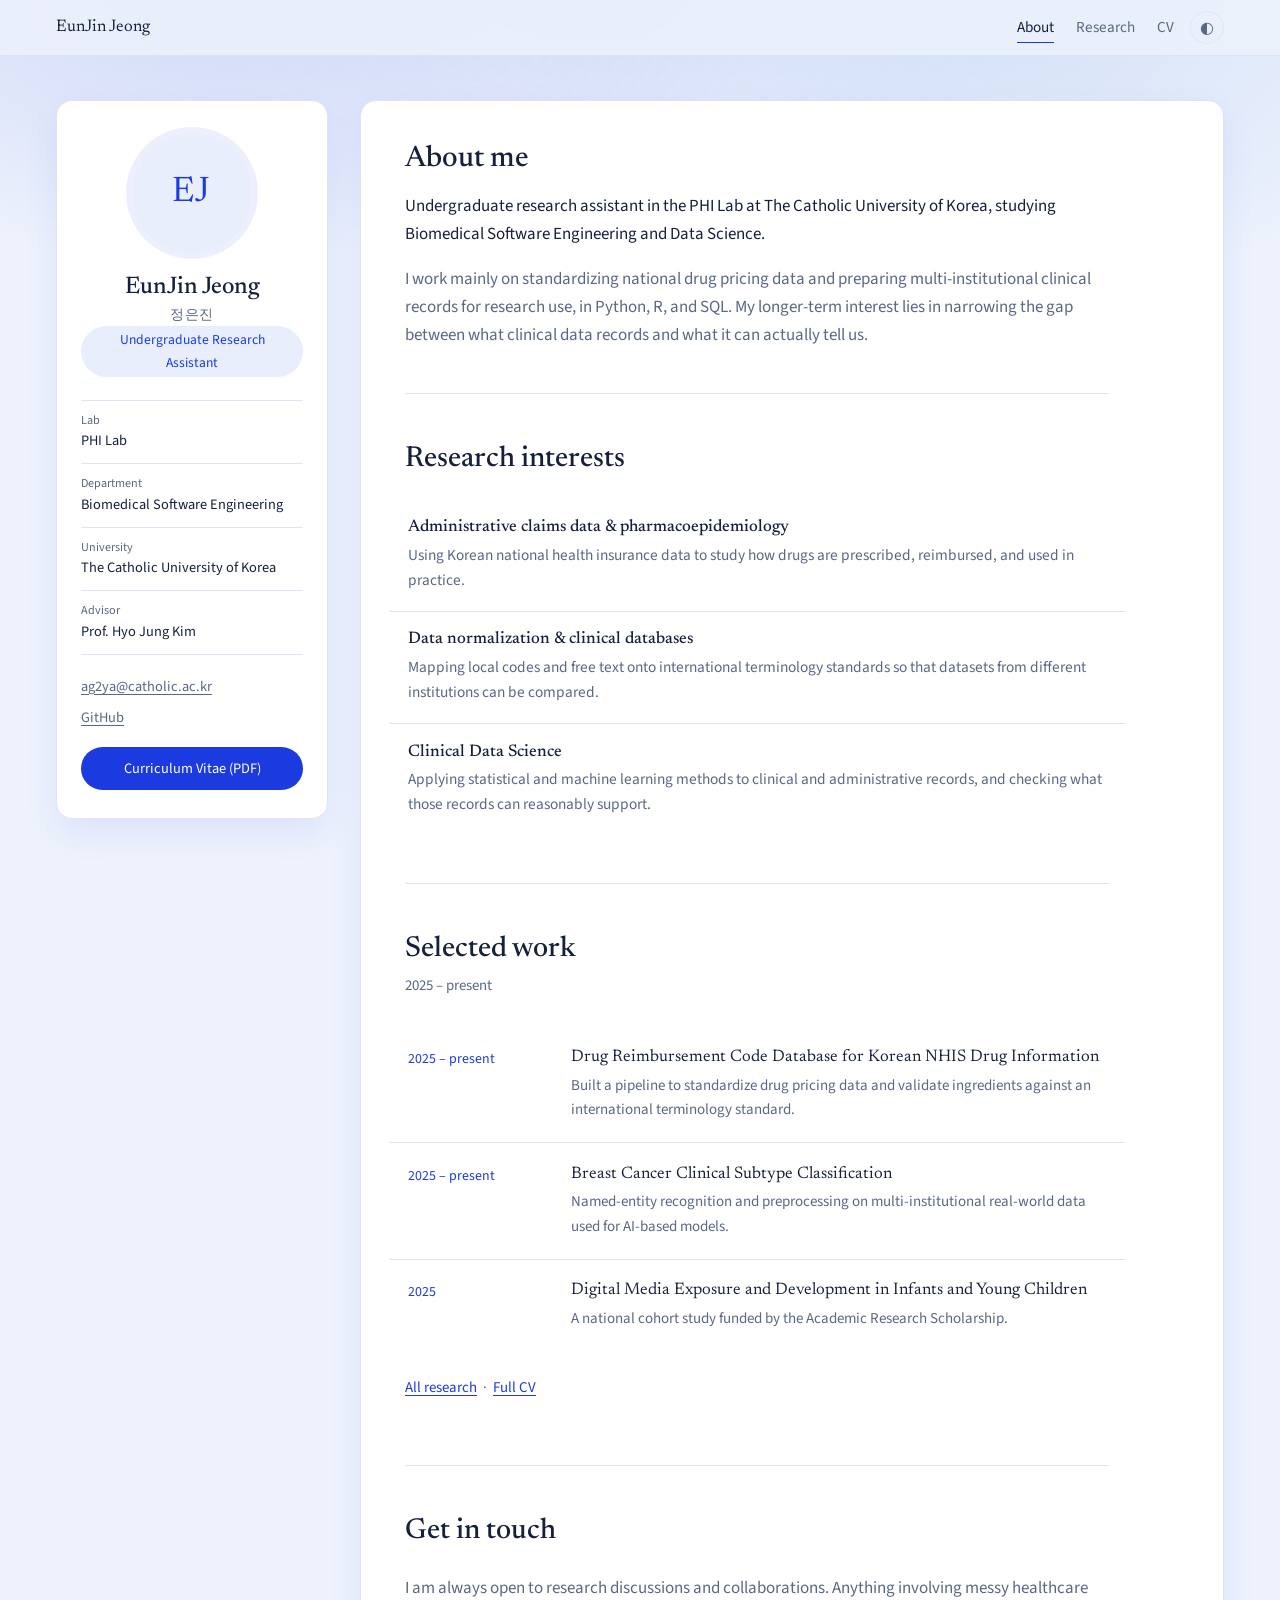
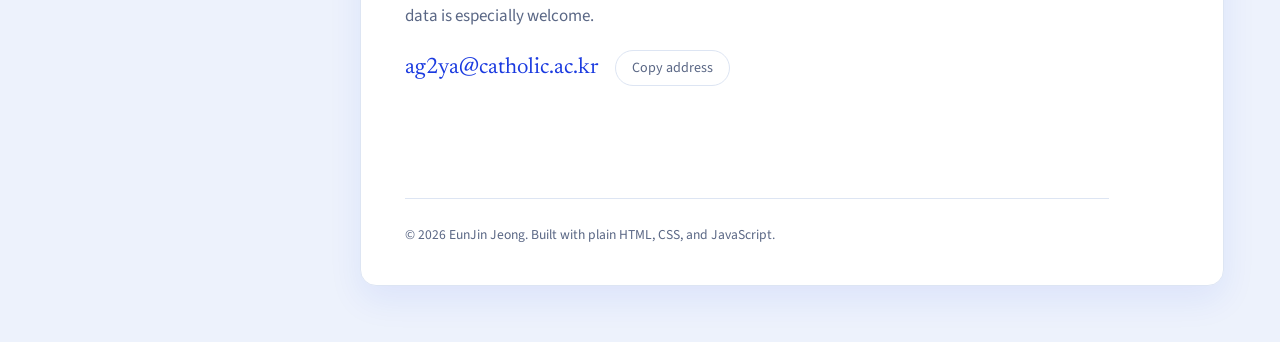
==== index.html @ 2f97b55c "Add files via upload" ====
<!DOCTYPE html>
<html lang="en">
<head>
<meta charset="UTF-8">
<meta name="viewport" content="width=device-width, initial-scale=1">
<title>EunJin Jeong &mdash; Biomedical Data Science</title>
<meta name="description" content="EunJin Jeong, undergraduate research assistant at PHI Lab, The Catholic University of Korea. Administrative claims data, pharmacoepidemiology, clinical data normalization.">
<link rel="preconnect" href="https://fonts.googleapis.com">
<link rel="preconnect" href="https://fonts.gstatic.com" crossorigin>
<link href="https://fonts.googleapis.com/css2?family=Newsreader:opsz,wght@6..72,400;6..72,500;6..72,600&family=Source+Sans+3:wght@400;500;600&display=swap" rel="stylesheet">
<link rel="stylesheet" href="style.css">
</head>
<body>

<a class="skip" href="#main">Skip to content</a>

<header class="masthead">
  <div class="masthead__inner">
    <a class="masthead__name" href="index.html">EunJin Jeong</a>

    <nav class="nav" id="nav" aria-label="Site">
      <ul>
        <li><a href="index.html">About</a></li>
        <li><a href="research.html">Research</a></li>
        <li><a href="cv.html">CV</a></li>
      </ul>
    </nav>

    <div class="masthead__tools">
      <button class="icon-btn" id="themeToggle" type="button" aria-label="Switch to dark theme">
        <span aria-hidden="true" id="themeIcon">&#9686;</span>
      </button>
      <button class="icon-btn nav-toggle" id="navToggle" type="button"
              aria-expanded="false" aria-controls="nav" aria-label="Open menu">
        <span class="nav-toggle__bars" aria-hidden="true"></span>
      </button>
    </div>
  </div>
</header>

<div class="shell">

  <!-- ===== author profile (academicpages sidebar) ===== -->
  <aside class="sidebar">
    <div class="sidebar__sticky">
      <!-- images/profile.jpg 를 넣고 style.css 의 .avatar 주석을 해제하세요 -->
      <div class="avatar" aria-hidden="true">EJ</div>

      <h1 class="sidebar__name">EunJin Jeong<span class="sidebar__hangul">&#51221;&#51008;&#51652;</span></h1>
      <p class="sidebar__role">Undergraduate Research Assistant</p>

      <ul class="sidebar__meta">
        <li><span class="k">Lab</span>PHI Lab</li>
        <li><span class="k">Department</span>Biomedical Software Engineering</li>
        <li><span class="k">University</span>The Catholic University of Korea</li>
        <li><span class="k">Advisor</span>Prof. Hyo Jung Kim</li>
      </ul>

      <ul class="sidebar__links">
        <li><a href="mailto:ag2ya@catholic.ac.kr">ag2ya@catholic.ac.kr</a></li>
        <li><a href="https://github.com/ag2ya-sketch">GitHub</a></li>
        <!-- 실제 주소가 생기면 주석을 해제하세요
        <li><a href="https://linkedin.com/in/USERNAME">LinkedIn</a></li>
        <li><a href="https://scholar.google.com/citations?user=ID">Google Scholar</a></li>
        <li><a href="https://orcid.org/0000-0000-0000-0000">ORCID</a></li>
        -->
        <li><a href="files/CV_Eun_Jin_Jeong.pdf">Curriculum Vitae (PDF)</a></li>
      </ul>
    </div>
  </aside>

  <main class="main" id="main">
    <!-- ===== intro ===== -->
    <section class="intro">
      <h2 class="intro__title">About me</h2>
      <p class="intro__lede">
        Undergraduate research assistant in the PHI Lab at The Catholic University
        of Korea, studying Biomedical Software Engineering and Data Science.
      </p>
      <p class="intro__body">
        I work mainly on standardizing national drug pricing data and preparing
        multi-institutional clinical records for research use, in Python, R, and SQL.
        My longer-term interest lies in narrowing the gap between what clinical data
        records and what it can actually tell us.
      </p>
    </section>

    <!-- ===== research interests ===== -->
    <section class="section">
      <h2 class="section__title">Research interests</h2>

      <ul class="topics">
        <li class="topic">
          <h3 class="topic__name">Administrative claims data &amp; pharmacoepidemiology</h3>
          <p class="topic__note">
            Using Korean national health insurance data to study how drugs are
            prescribed, reimbursed, and used in practice.
          </p>
        </li>
        <li class="topic">
          <h3 class="topic__name">Data normalization &amp; clinical databases</h3>
          <p class="topic__note">
            Mapping local codes and free text onto international terminology
            standards so that datasets from different institutions can be compared.
          </p>
        </li>
        <li class="topic">
          <h3 class="topic__name">Clinical Data Science</h3>
          <p class="topic__note">
            Applying statistical and machine learning methods to clinical and
            administrative records, and checking what those records can reasonably
            support.
          </p>
        </li>
      </ul>
    </section>

    <!-- ===== selected work ===== -->
    <section class="section">
      <h2 class="section__title">Selected work</h2>
      <p class="section__sub">2025 &ndash; present</p>

      <ul class="worklist">
        <li>
          <a class="work" href="research.html">
            <span class="work__date">2025 &ndash; present</span>
            <span class="work__body">
              <span class="work__title">
                Drug Reimbursement Code Database for Korean NHIS Drug Information
              </span>
              <span class="work__note">
                Built a pipeline to standardize drug pricing data and validate
                ingredients against an international terminology standard.
              </span>
            </span>
          </a>
        </li>
        <li>
          <a class="work" href="research.html">
            <span class="work__date">2025 &ndash; present</span>
            <span class="work__body">
              <span class="work__title">Breast Cancer Clinical Subtype Classification</span>
              <span class="work__note">
                Named-entity recognition and preprocessing on multi-institutional
                real-world data used for AI-based models.
              </span>
            </span>
          </a>
        </li>
        <li>
          <a class="work" href="cv.html">
            <span class="work__date">2025</span>
            <span class="work__body">
              <span class="work__title">
                Digital Media Exposure and Development in Infants and Young Children
              </span>
              <span class="work__note">
                A national cohort study funded by the Academic Research Scholarship.
              </span>
            </span>
          </a>
        </li>
      </ul>

      <p class="more"><a href="research.html">All research</a> &nbsp;&middot;&nbsp; <a href="cv.html">Full CV</a></p>
    </section>

    <!-- ===== contact ===== -->
    <section class="section">
      <h2 class="section__title">Get in touch</h2>
      <p class="prose">
        I am always open to research discussions and collaborations.
        Anything involving messy healthcare data is especially welcome.
      </p>

      <div class="contact">
        <a class="contact__mail" href="mailto:ag2ya@catholic.ac.kr">ag2ya@catholic.ac.kr</a>
        <button class="btn" id="copyMail" type="button" data-mail="ag2ya@catholic.ac.kr">Copy address</button>
      </div>
      <p class="note" id="copyStatus" role="status"></p>

      <!-- 전화번호는 스팸/개인정보 위험 때문에 빼두었습니다.
      <p class="note">+82 10-6612-8392</p>
      -->
    </section>

    <footer class="footer">
      <p>&copy; <span id="year">2026</span> EunJin Jeong. Built with plain HTML, CSS, and JavaScript.</p>
    </footer>

  </main>
</div>

<script src="script.js"></script>
</body>
</html>
---- style.css ----
/* =========================================================
   EunJin Jeong — personal homepage
   Structure : academicpages (masthead nav + author sidebar + content)
   Mood      : Wix "Resume (Simple)" — quiet, spacious, numbered sections
   ========================================================= */

:root {
  --paper:     #FFFFFF;
  --soft:      #EDF2FC;
  --ink:       #16203A;
  --muted:     #5A6785;
  --rule:      #DDE5F3;
  --accent:    #1B3BE0;
  --accent-bg: #E9EEFD;
  --shadow:    0 14px 34px rgba(27, 59, 224, .08);

  --serif: "Newsreader", Georgia, "Noto Serif KR", serif;
  --sans:  "Source Sans 3", -apple-system, "Pretendard",
           "Apple SD Gothic Neo", "Malgun Gothic", sans-serif;

  --sidebar-w:   17rem;
  --content-max: 44rem;
  --masthead-h:  3.5rem;
}

html[data-theme="dark"] {
  --paper:     #151D31;
  --soft:      #0C1120;
  --ink:       #E4E9F5;
  --muted:     #94A1C0;
  --rule:      #232E48;
  --accent:    #8CA6FF;
  --accent-bg: #1D2745;
  --shadow:    0 14px 34px rgba(0, 0, 0, .35);
}

/* ---------- base ---------- */
*, *::before, *::after { box-sizing: border-box; }

body {
  margin: 0;
  background: var(--soft);
  color: var(--ink);
  font-family: var(--sans);
  font-size: 1.0625rem;
  line-height: 1.65;
  -webkit-font-smoothing: antialiased;
}

/* 페이지 위쪽에 깔리는 옅은 푸른 번짐 — 장식용, 클릭은 통과시킵니다 */
body::before {
  content: "";
  position: fixed; inset: 0 0 auto 0; height: 60vh;
  z-index: -1; pointer-events: none;
  background:
    radial-gradient(60% 70% at 18% 0%,  rgba(27, 59, 224, .13), transparent 70%),
    radial-gradient(55% 65% at 78% 6%,  rgba(96, 150, 232, .16), transparent 72%),
    radial-gradient(45% 55% at 50% 0%,  rgba(27, 59, 224, .06), transparent 70%);
}
html[data-theme="dark"] body::before {
  background:
    radial-gradient(60% 70% at 18% 0%, rgba(90, 125, 255, .18), transparent 70%),
    radial-gradient(55% 65% at 78% 6%, rgba(60, 95, 200, .16), transparent 72%);
}

h1, h2, h3, h4 { font-family: var(--serif); font-weight: 500; line-height: 1.22; margin: 0; }
p { margin: 0 0 1rem; }
ul, ol { margin: 0; padding: 0; list-style: none; }
a { color: inherit; text-decoration: none; }
.prose a, .sidebar__links a { text-decoration: underline; text-underline-offset: 3px; }

:focus-visible { outline: 2px solid var(--accent); outline-offset: 3px; border-radius: 2px; }

.skip {
  position: absolute; left: -999px; top: 0; z-index: 99;
  background: var(--accent); color: #fff; padding: .6rem 1rem;
}
.skip:focus { left: 0; }

/* ---------- masthead ---------- */
.masthead {
  position: sticky; top: 0; z-index: 40;
  height: var(--masthead-h);
  background: color-mix(in srgb, var(--soft) 82%, transparent);
  backdrop-filter: blur(8px);
  border-bottom: 1px solid var(--rule);
}
.masthead__inner {
  max-width: 76rem; height: 100%; margin: 0 auto; padding: 0 1.5rem;
  display: flex; align-items: center; gap: 1rem;
}
.masthead__name { font-family: var(--serif); font-size: 1.05rem; margin-right: auto; }

.nav ul { display: flex; gap: 1.4rem; }
.nav a {
  font-size: .95rem; color: var(--muted);
  padding: .2rem 0; border-bottom: 1px solid transparent;
  transition: color .15s ease, border-color .15s ease;
}
.nav a:hover { color: var(--ink); }
.nav a.is-active { color: var(--ink); border-bottom-color: var(--accent); }

.masthead__tools { display: flex; align-items: center; gap: .4rem; }
.icon-btn {
  width: 2.1rem; height: 2.1rem; display: grid; place-items: center;
  background: none; border: 1px solid var(--rule); border-radius: 50%;
  color: var(--muted); font-size: 1rem; font-family: inherit; cursor: pointer;
  transition: color .15s ease, border-color .15s ease;
}
.icon-btn:hover { color: var(--ink); border-color: var(--ink); }
.nav-toggle { display: none; border-radius: 4px; }
.nav-toggle__bars,
.nav-toggle__bars::before,
.nav-toggle__bars::after { content: ""; display: block; width: 1rem; height: 1.5px; background: currentColor; }
.nav-toggle__bars { position: relative; }
.nav-toggle__bars::before { position: absolute; top: -5px; }
.nav-toggle__bars::after  { position: absolute; top: 5px; }

/* ---------- shell ---------- */
.shell {
  max-width: 76rem; margin: 0 auto; padding: 2.75rem 1.5rem 3.5rem;
  display: grid; grid-template-columns: var(--sidebar-w) minmax(0, 1fr);
  gap: 2rem; align-items: start;
}

/* ---------- author card ---------- */
.sidebar__sticky {
  position: sticky; top: calc(var(--masthead-h) + 1.75rem);
  background: var(--paper);
  border: 1px solid var(--rule);
  border-radius: 16px;
  box-shadow: var(--shadow);
  padding: 2rem 1.5rem 1.75rem;
  text-align: center;
}

.avatar {
  width: 7.5rem; height: 7.5rem; border-radius: 50%;
  background: var(--accent-bg) center/cover no-repeat;
  color: var(--accent);
  display: grid; place-items: center;
  font-family: var(--serif); font-size: 2.2rem; letter-spacing: .04em;
  margin: 0 auto 1.25rem;
  box-shadow: 0 0 0 6px color-mix(in srgb, var(--accent) 8%, transparent);
  /* 사진 사용 시: background-image:url("images/profile.jpg"); color:transparent; */
}

.sidebar__name { font-size: 1.5rem; margin-bottom: .15rem; }
.sidebar__hangul {
  display: block; font-family: var(--sans); font-size: .9rem; font-weight: 400;
  color: var(--muted); letter-spacing: .04em; margin-top: .25rem;
}
.sidebar__role {
  display: inline-block;
  color: var(--accent); font-size: .85rem;
  background: var(--accent-bg); border-radius: 100px;
  padding: .2rem .8rem; margin-bottom: 1.4rem;
}

.sidebar__meta { border-top: 1px solid var(--rule); text-align: left; }
.sidebar__meta li {
  padding: .7rem 0; border-bottom: 1px solid var(--rule);
  font-size: .9rem; line-height: 1.45;
}
.sidebar__meta .k {
  display: block; color: var(--muted); font-size: .76rem; margin-bottom: .1rem;
}

.sidebar__links { margin-top: 1.25rem; font-size: .9rem; text-align: left; }
.sidebar__links li { margin-bottom: .45rem; }
.sidebar__links a { color: var(--muted); }
.sidebar__links a:hover { color: var(--accent); }

/* 마지막 링크(CV PDF)는 버튼처럼 */
.sidebar__links li:last-child { margin: 1.1rem 0 0; }
.sidebar__links li:last-child a {
  display: block; text-align: center; text-decoration: none;
  background: var(--accent); color: #fff;
  border-radius: 100px; padding: .6rem 1rem;
  font-size: .9rem;
  transition: filter .15s ease;
}
.sidebar__links li:last-child a:hover { filter: brightness(1.12); color: #fff; }

/* ---------- content card ---------- */
.main {
  background: var(--paper);
  border: 1px solid var(--rule);
  border-radius: 16px;
  box-shadow: var(--shadow);
  padding: 2.5rem 2.75rem 1rem;
}

/* ---------- page header ---------- */
.page-head { max-width: var(--content-max); padding-bottom: 2.25rem; }
.page-head__title { font-size: 1.85rem; letter-spacing: -.01em; margin-bottom: .8rem; }
.page-head__lede { color: var(--muted); font-size: 1rem; max-width: 38rem; margin: 0; }

/* ---------- intro (front page) ---------- */
.intro { max-width: var(--content-max); padding-bottom: 2.75rem; }
.intro__title { font-size: 1.85rem; margin-bottom: 1rem; }
.intro__lede { font-size: 1.06rem; margin-bottom: 1rem; }
.intro__body { color: var(--muted); margin: 0; }

/* ---------- research interests ---------- */
.topics { margin-top: 1.4rem; }
.topic {
  padding: 1.1rem 1rem 1.1rem 1.2rem;
  margin: 0 -1rem;
  border-top: 1px solid var(--rule);
  box-shadow: inset 0 0 0 0 var(--accent);
  transition: background .18s ease, box-shadow .18s ease;
}
.topic:first-child { border-top: 0; }
.topic__name { font-size: 1.05rem; margin-bottom: .3rem; }
.topic__note { color: var(--muted); font-size: .96rem; margin: 0; }

.topic:hover {
  background: var(--accent-bg);
  box-shadow: inset 3px 0 0 0 var(--accent);
}

/* ---------- selected work (linked rows) ---------- */
.worklist { margin-top: 1.4rem; }
.work {
  display: grid; grid-template-columns: 9rem minmax(0, 1fr); gap: 1.2rem;
  padding: 1.2rem 1rem 1.2rem 1.2rem;
  margin: 0 -1rem;
  border-top: 1px solid var(--rule);
  box-shadow: inset 0 0 0 0 var(--accent);
  transition: background .18s ease, box-shadow .18s ease;
}
.worklist li:first-child .work { border-top: 0; }
.work__date { color: var(--accent); font-size: .87rem; padding-top: .15rem; }
.work__body { display: block; }
.work__title {
  display: block; font-family: var(--serif); font-size: 1.05rem;
  line-height: 1.35; margin-bottom: .3rem;
}
.work__note { display: block; color: var(--muted); font-size: .94rem; }

.work:hover, .work:focus-visible {
  background: var(--accent-bg);
  box-shadow: inset 3px 0 0 0 var(--accent);
}
.work:hover .work__title { color: var(--accent); }

.more { margin-top: 1.6rem; color: var(--muted); font-size: .93rem; }
.more a { color: var(--accent); text-decoration: underline; text-underline-offset: 3px; }

/* ---------- sections ---------- */
.section { max-width: var(--content-max); padding: 3rem 0; border-top: 1px solid var(--rule); }
.section:first-of-type { border-top: 0; }
.section__num { font-family: var(--serif); font-size: .95rem; color: var(--accent); margin-bottom: .35rem; }
.section__title { font-size: 1.8rem; margin-bottom: .4rem; }
.section__sub { color: var(--muted); font-size: .93rem; margin-bottom: 1.8rem; }
.section__title + .prose,
.section__title + .entries,
.section__title + .timeline { margin-top: 1.6rem; }

.prose { color: var(--muted); }
.prose p:last-child { margin-bottom: 0; }

/* ---------- entries ---------- */
.entries { counter-reset: entry; }
.entry {
  padding: 1.4rem 1rem 1.4rem 2.6rem;
  margin: 0 -1rem;
  border-top: 1px solid var(--rule);
  position: relative; counter-increment: entry;
  box-shadow: inset 0 0 0 0 var(--accent);
  transition: background .18s ease, box-shadow .18s ease;
}
.entry:first-child { border-top: 0; }
.entry::before {
  content: counter(entry, decimal-leading-zero);
  position: absolute; left: 1rem; top: 1.55rem;
  font-family: var(--serif); font-size: .82rem; color: var(--accent);
}
.entry:hover {
  background: var(--accent-bg);
  box-shadow: inset 3px 0 0 0 var(--accent);
}
.entry__title { font-size: 1.12rem; line-height: 1.35; margin-bottom: .45rem; }
.entry__meta  { color: var(--accent); font-size: .88rem; margin-bottom: .4rem; }
.entry__body  { color: var(--muted); font-size: .98rem; margin-bottom: .8rem; }
.entry__body:last-child { margin-bottom: 0; }

.tags { display: flex; flex-wrap: wrap; gap: .4rem; }
.tags li {
  font-size: .8rem; color: var(--muted);
  border: 1px solid var(--rule); border-radius: 100px; padding: .15rem .65rem;
}

/* ---------- timeline ---------- */
.tl {
  display: grid; grid-template-columns: 10.5rem minmax(0, 1fr); gap: 1.2rem;
  padding: 1.3rem 1rem 1.3rem 1.2rem;
  margin: 0 -1rem;
  border-top: 1px solid var(--rule);
  box-shadow: inset 0 0 0 0 var(--accent);
  transition: background .18s ease, box-shadow .18s ease;
}
.tl:first-child { border-top: 0; }
.tl:hover {
  background: var(--accent-bg);
  box-shadow: inset 3px 0 0 0 var(--accent);
}
.tl__date { color: var(--accent); font-size: .88rem; margin: .2rem 0 0; }
.tl__title { font-size: 1.06rem; margin-bottom: .35rem; }
.tl__body p { color: var(--muted); font-size: .96rem; margin: 0 0 .35rem; }
.tl__body p:last-child { margin-bottom: 0; }

/* ---------- cards ---------- */
.grid {
  margin-top: 2rem; display: grid;
  grid-template-columns: repeat(auto-fit, minmax(15rem, 1fr));
  gap: 1px; background: var(--rule); border: 1px solid var(--rule);
  max-width: var(--content-max);
}
.card { background: var(--paper); padding: 1.4rem; }
.card__title { font-size: 1rem; margin-bottom: .7rem; }
.plain li { color: var(--muted); font-size: .93rem; padding: .2rem 0; }

/* ---------- contact ---------- */
.contact { display: flex; flex-wrap: wrap; align-items: center; gap: 1rem; margin-top: 1.2rem; }
.contact__mail { font-family: var(--serif); font-size: 1.4rem; color: var(--accent); }
.contact__mail:hover { text-decoration: underline; text-underline-offset: 4px; }
.btn {
  font-family: inherit; font-size: .88rem; padding: .45rem 1rem;
  background: none; color: var(--muted);
  border: 1px solid var(--rule); border-radius: 100px; cursor: pointer;
  transition: color .15s ease, border-color .15s ease;
}
.btn:hover { color: var(--ink); border-color: var(--ink); }
.note { color: var(--muted); font-size: .88rem; margin-top: .9rem; min-height: 1.2em; }

.footer {
  border-top: 1px solid var(--rule); margin-top: 1rem;
  padding: 1.6rem 0 1.4rem; color: var(--muted); font-size: .85rem;
  max-width: var(--content-max);
}
.footer p { margin: 0; }

/* ---------- one reveal on load ---------- */
.page-head > *, .intro > * { animation: rise .6s cubic-bezier(.2,.7,.3,1) backwards; }
.page-head > *:nth-child(2), .intro > *:nth-child(2) { animation-delay: .06s; }
.page-head > *:nth-child(3), .intro > *:nth-child(3) { animation-delay: .12s; }
@keyframes rise { from { opacity: 0; transform: translateY(10px); } to { opacity: 1; transform: none; } }

/* ---------- responsive ---------- */
@media (max-width: 900px) {
  .nav {
    position: absolute; top: var(--masthead-h); left: 0; right: 0;
    background: var(--paper); border-bottom: 1px solid var(--rule);
    display: none; padding: .5rem 1.5rem 1rem;
  }
  .nav.is-open { display: block; }
  .nav ul { flex-direction: column; gap: 0; }
  .nav a { display: block; padding: .7rem 0; border-bottom: 1px solid var(--rule); }
  .nav-toggle { display: grid; }

  .shell { grid-template-columns: minmax(0, 1fr); gap: 1.25rem; padding: 1.5rem 1rem 2.5rem; }
  .sidebar__sticky { position: static; padding: 1.75rem 1.25rem 1.5rem; }
  .main { padding: 1.75rem 1.25rem .5rem; }
  .avatar { width: 6rem; height: 6rem; font-size: 1.8rem; }
  .sidebar__meta, .sidebar__links { max-width: none; }

  .tl, .work { grid-template-columns: minmax(0, 1fr); gap: .35rem; }
  .section { padding: 2.5rem 0; }
  .topic, .work, .entry, .tl { margin: 0; padding-left: 1rem; }
  .entry { padding-left: 2.4rem; }
  .entry::before { left: .8rem; }
}

@media (prefers-reduced-motion: reduce) {
  *, *::before, *::after { animation-duration: .001ms !important; transition-duration: .001ms !important; }
}

/* ---------- print ---------- */
@media print {
  .masthead, .nav, .masthead__tools, .btn, .skip { display: none !important; }
  body { background: #fff; color: #000; font-size: 10.5pt; }
  body::before { display: none; }
  .shell { display: block; padding: 0; max-width: none; }
  .main, .sidebar__sticky { box-shadow: none; border: 0; border-radius: 0; padding: 0; }
  .section, .page-head { break-inside: avoid; padding: 1rem 0; max-width: none; }
}
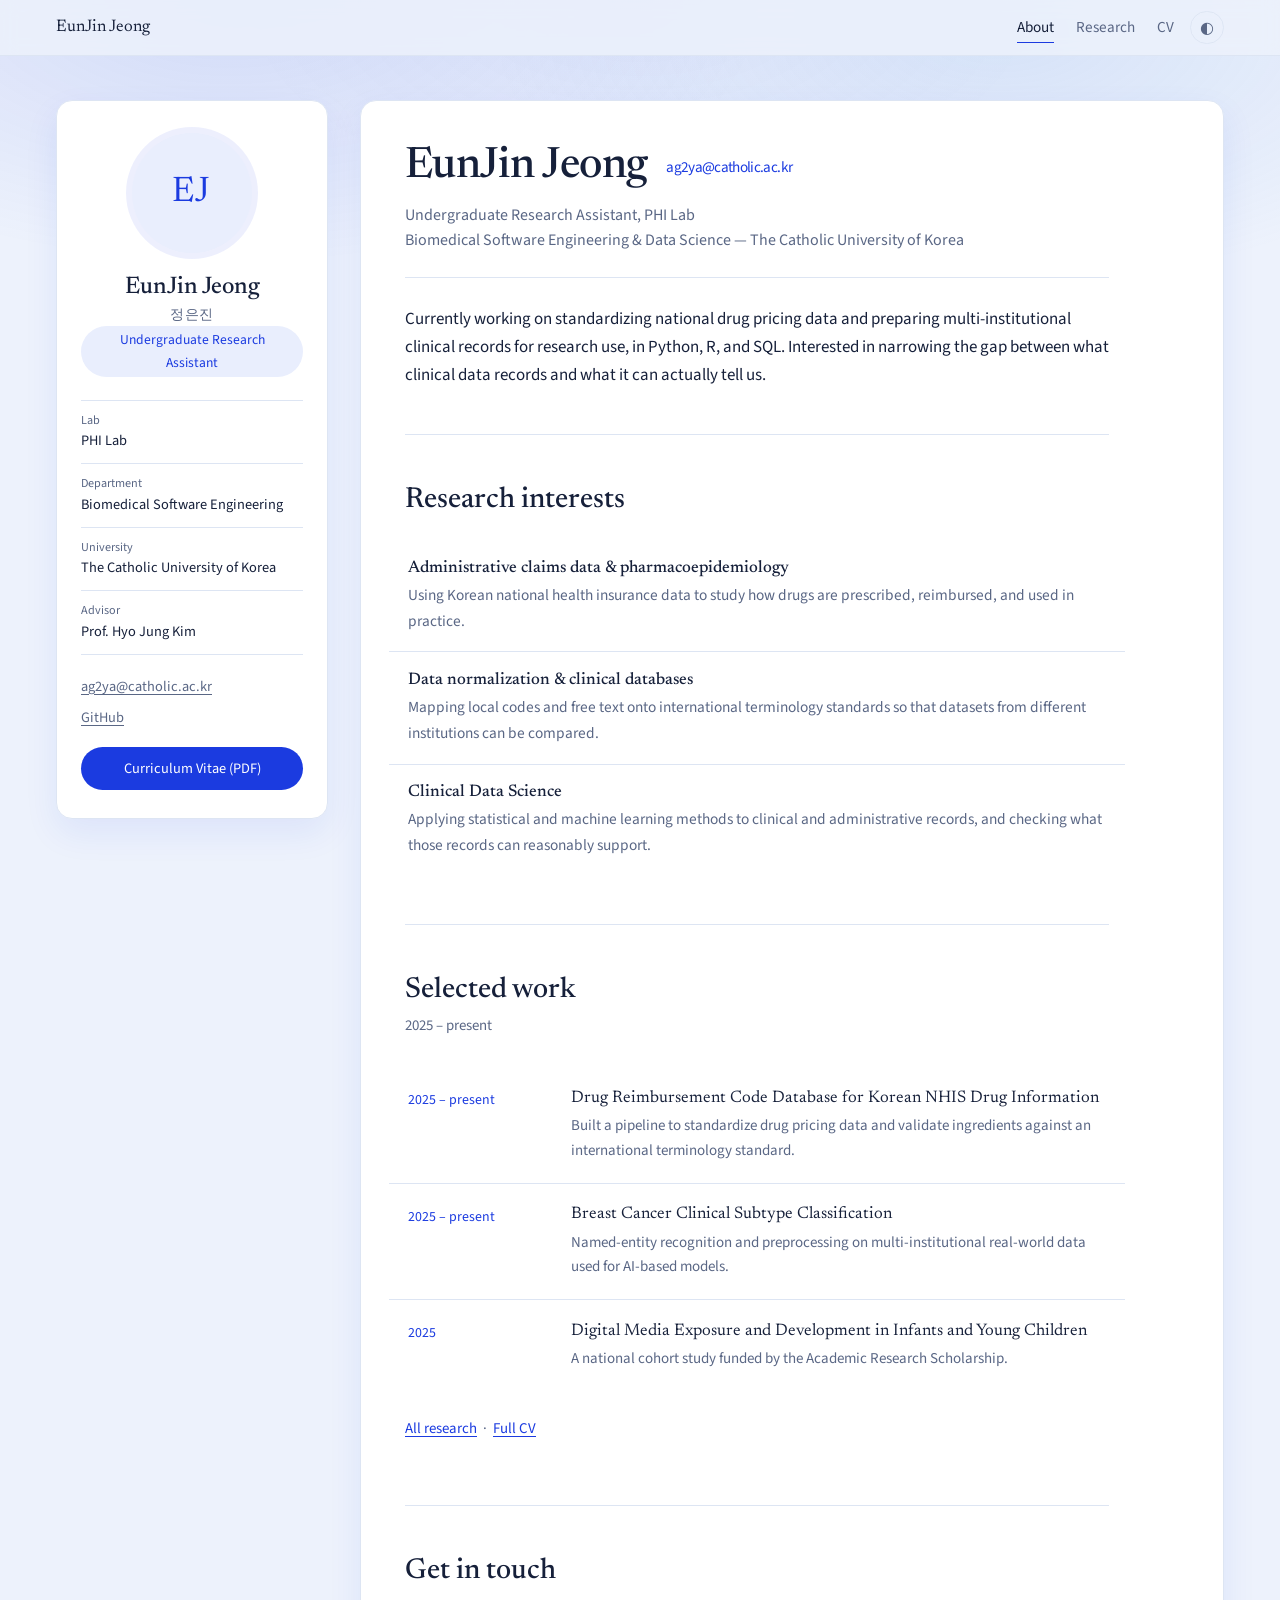
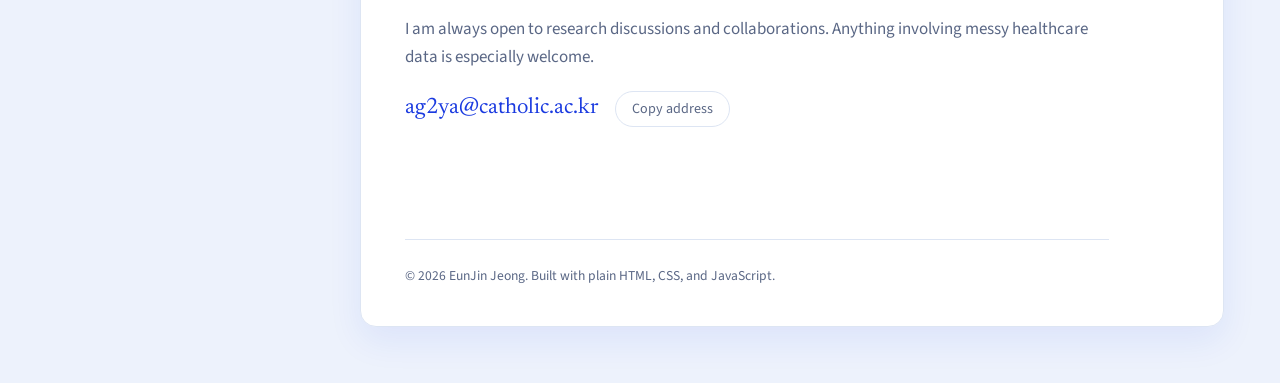
==== commit edf4dec6: "Add files via upload" ====
--- a/index.html
+++ b/index.html
@@ -70,18 +70,25 @@
   </aside>
 
   <main class="main" id="main">
+    <!-- ===== name header ===== -->
+    <header class="profile-head">
+      <h2 class="profile-head__name">
+        EunJin Jeong
+        <a class="profile-head__mail" href="mailto:ag2ya@catholic.ac.kr">ag2ya@catholic.ac.kr</a>
+      </h2>
+      <p class="profile-head__role">
+        Undergraduate Research Assistant, PHI Lab<br>
+        Biomedical Software Engineering &amp; Data Science &mdash; The Catholic University of Korea
+      </p>
+    </header>
+
     <!-- ===== intro ===== -->
     <section class="intro">
-      <h2 class="intro__title">About me</h2>
       <p class="intro__lede">
-        Undergraduate research assistant in the PHI Lab at The Catholic University
-        of Korea, studying Biomedical Software Engineering and Data Science.
-      </p>
-      <p class="intro__body">
-        I work mainly on standardizing national drug pricing data and preparing
+        Currently working on standardizing national drug pricing data and preparing
         multi-institutional clinical records for research use, in Python, R, and SQL.
-        My longer-term interest lies in narrowing the gap between what clinical data
-        records and what it can actually tell us.
+        Interested in narrowing the gap between what clinical data records and what
+        it can actually tell us.
       </p>
     </section>
 
--- a/style.css
+++ b/style.css
@@ -196,10 +196,33 @@
 .page-head__title { font-size: 1.85rem; letter-spacing: -.01em; margin-bottom: .8rem; }
 .page-head__lede { color: var(--muted); font-size: 1rem; max-width: 38rem; margin: 0; }
 
+/* ---------- name header (front page) ---------- */
+.profile-head {
+  max-width: var(--content-max);
+  padding-bottom: 1.5rem;
+  margin-bottom: 1.75rem;
+  border-bottom: 1px solid var(--rule);
+}
+.profile-head__name {
+  font-size: clamp(2rem, 4.2vw, 2.7rem);
+  letter-spacing: -.015em;
+  margin-bottom: .6rem;
+}
+.profile-head__mail {
+  display: inline-block;
+  font-family: var(--sans); font-size: .95rem; font-weight: 400;
+  color: var(--accent);
+  margin-left: .6rem; vertical-align: .32em;
+  text-decoration: none;
+}
+.profile-head__mail:hover { text-decoration: underline; text-underline-offset: 3px; }
+.profile-head__role {
+  color: var(--muted); font-size: 1rem; line-height: 1.55; margin: 0;
+}
+
 /* ---------- intro (front page) ---------- */
 .intro { max-width: var(--content-max); padding-bottom: 2.75rem; }
-.intro__title { font-size: 1.85rem; margin-bottom: 1rem; }
-.intro__lede { font-size: 1.06rem; margin-bottom: 1rem; }
+.intro__lede { font-size: 1.06rem; margin: 0; }
 .intro__body { color: var(--muted); margin: 0; }
 
 /* ---------- research interests ---------- */
@@ -343,7 +366,7 @@
 .footer p { margin: 0; }
 
 /* ---------- one reveal on load ---------- */
-.page-head > *, .intro > * { animation: rise .6s cubic-bezier(.2,.7,.3,1) backwards; }
+.page-head > *, .intro > *, .profile-head > * { animation: rise .6s cubic-bezier(.2,.7,.3,1) backwards; }
 .page-head > *:nth-child(2), .intro > *:nth-child(2) { animation-delay: .06s; }
 .page-head > *:nth-child(3), .intro > *:nth-child(3) { animation-delay: .12s; }
 @keyframes rise { from { opacity: 0; transform: translateY(10px); } to { opacity: 1; transform: none; } }
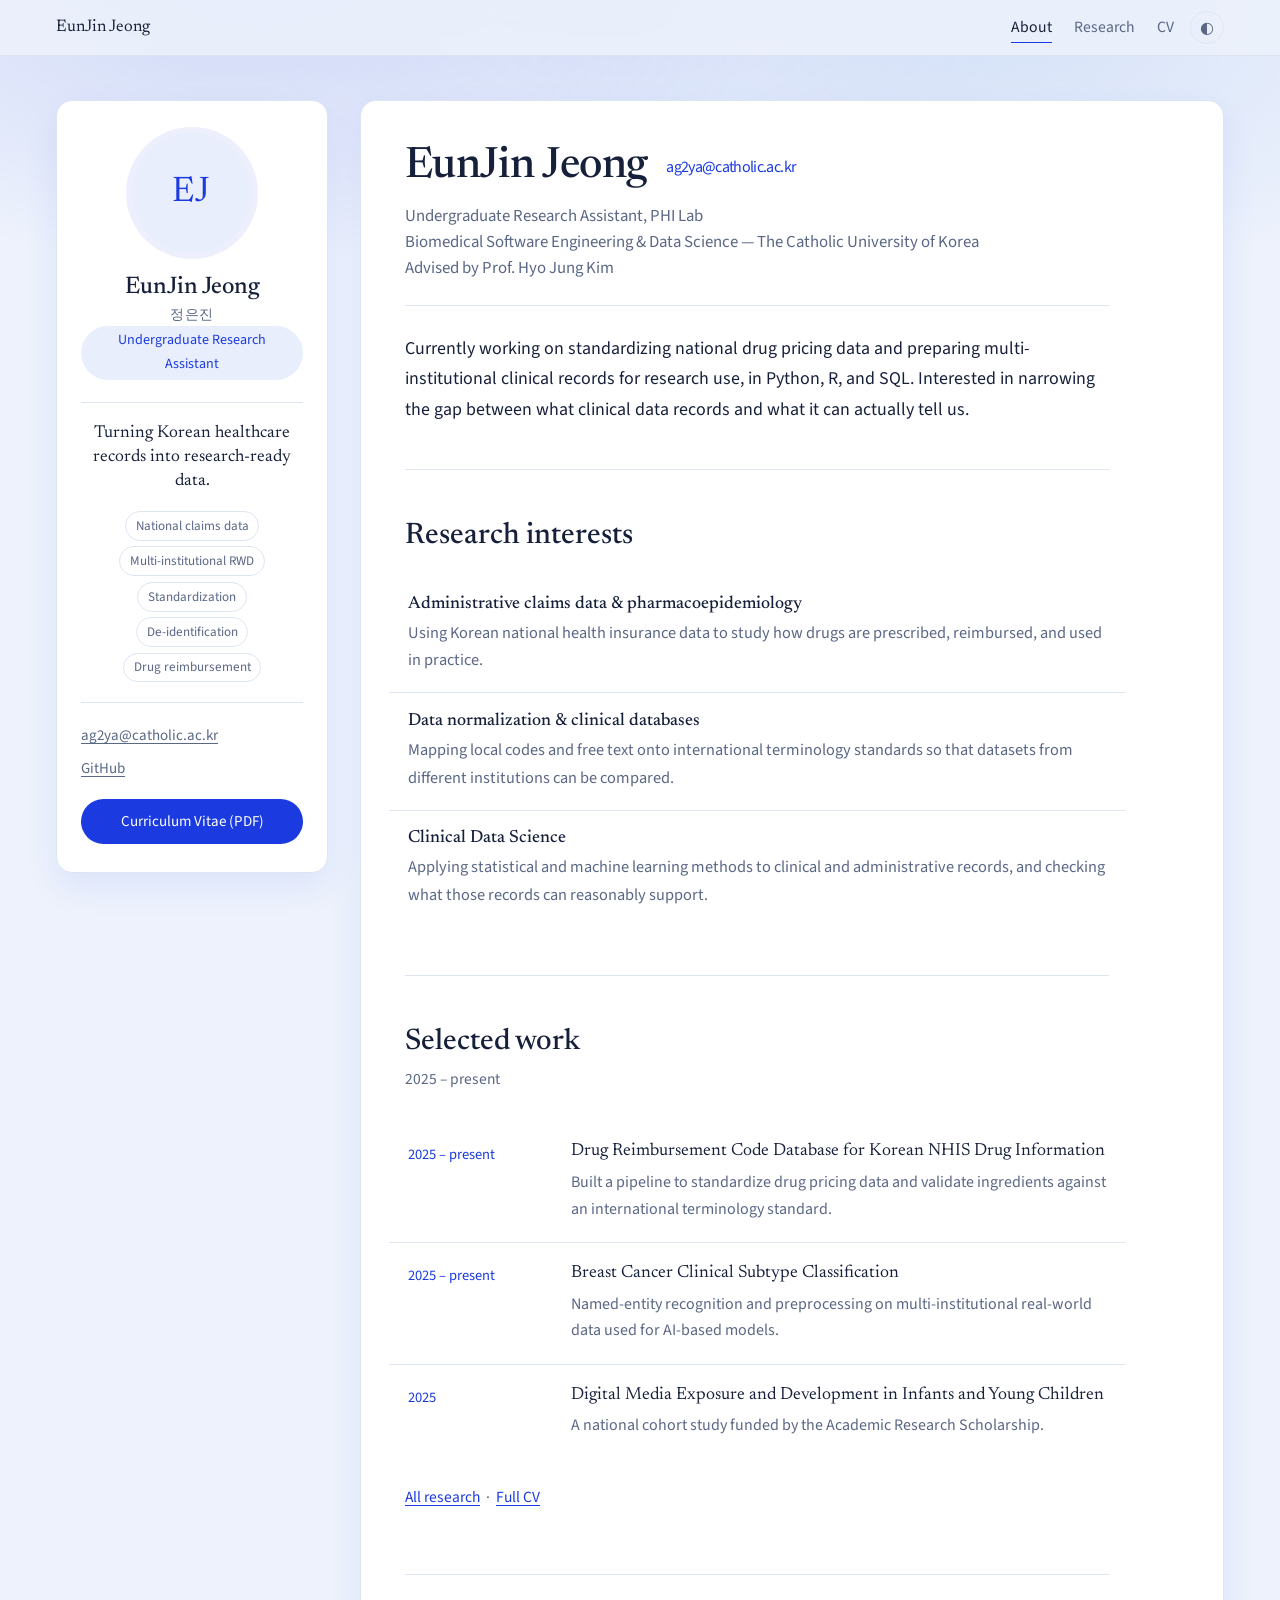
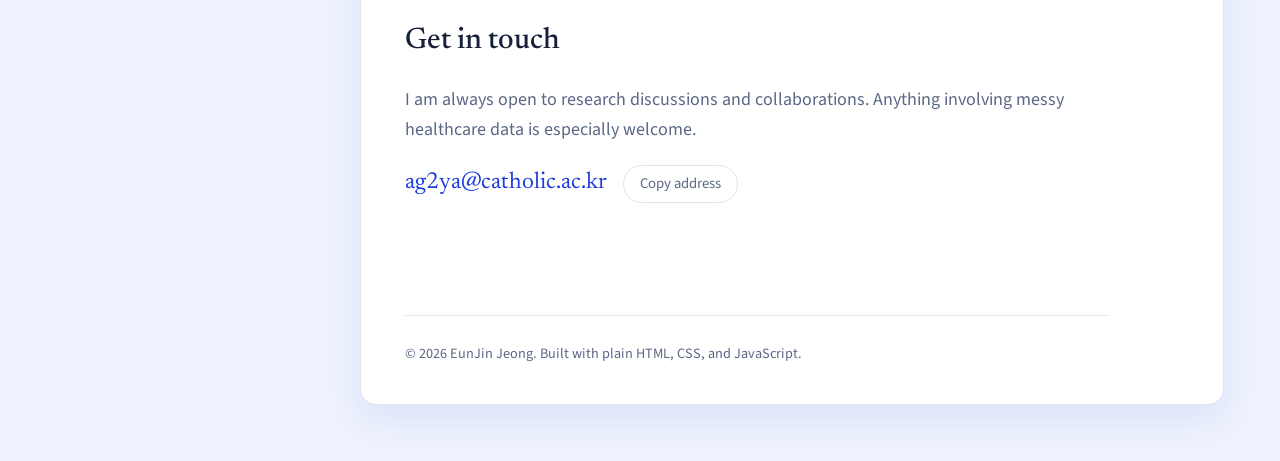
==== commit fcafe7ae: "Add files via upload" ====
--- a/index.html
+++ b/index.html
@@ -49,11 +49,16 @@
       <h1 class="sidebar__name">EunJin Jeong<span class="sidebar__hangul">&#51221;&#51008;&#51652;</span></h1>
       <p class="sidebar__role">Undergraduate Research Assistant</p>
 
-      <ul class="sidebar__meta">
-        <li><span class="k">Lab</span>PHI Lab</li>
-        <li><span class="k">Department</span>Biomedical Software Engineering</li>
-        <li><span class="k">University</span>The Catholic University of Korea</li>
-        <li><span class="k">Advisor</span>Prof. Hyo Jung Kim</li>
+      <p class="sidebar__motto">
+        Turning Korean healthcare records into research-ready data.
+      </p>
+
+      <ul class="sidebar__keywords">
+        <li>National claims data</li>
+        <li>Multi-institutional RWD</li>
+        <li>Standardization</li>
+        <li>De-identification</li>
+        <li>Drug reimbursement</li>
       </ul>
 
       <ul class="sidebar__links">
@@ -78,7 +83,8 @@
       </h2>
       <p class="profile-head__role">
         Undergraduate Research Assistant, PHI Lab<br>
-        Biomedical Software Engineering &amp; Data Science &mdash; The Catholic University of Korea
+        Biomedical Software Engineering &amp; Data Science &mdash; The Catholic University of Korea<br>
+        Advised by Prof. Hyo Jung Kim
       </p>
     </header>
 
--- a/style.css
+++ b/style.css
@@ -42,8 +42,8 @@
   background: var(--soft);
   color: var(--ink);
   font-family: var(--sans);
-  font-size: 1.0625rem;
-  line-height: 1.65;
+  font-size: 1.125rem;
+  line-height: 1.68;
   -webkit-font-smoothing: antialiased;
 }
 
@@ -93,7 +93,7 @@
 
 .nav ul { display: flex; gap: 1.4rem; }
 .nav a {
-  font-size: .95rem; color: var(--muted);
+  font-size: .98rem; color: var(--muted);
   padding: .2rem 0; border-bottom: 1px solid transparent;
   transition: color .15s ease, border-color .15s ease;
 }
@@ -152,21 +152,47 @@
 }
 .sidebar__role {
   display: inline-block;
-  color: var(--accent); font-size: .85rem;
+  color: var(--accent); font-size: .88rem;
   background: var(--accent-bg); border-radius: 100px;
   padding: .2rem .8rem; margin-bottom: 1.4rem;
 }
+
+.sidebar__motto {
+  border-top: 1px solid var(--rule);
+  padding-top: 1.1rem;
+  margin: 0 0 1.1rem;
+  font-family: var(--serif);
+  font-size: 1.08rem;
+  line-height: 1.4;
+  color: var(--ink);
+}
+
+.sidebar__keywords {
+  display: flex; flex-wrap: wrap; gap: .35rem;
+  justify-content: center;
+}
+.sidebar__keywords li {
+  font-size: .82rem; color: var(--muted);
+  border: 1px solid var(--rule); border-radius: 100px;
+  padding: .18rem .6rem;
+  transition: color .15s ease, border-color .15s ease;
+}
+.sidebar__keywords li:hover { color: var(--accent); border-color: var(--accent); }
 
 .sidebar__meta { border-top: 1px solid var(--rule); text-align: left; }
 .sidebar__meta li {
   padding: .7rem 0; border-bottom: 1px solid var(--rule);
-  font-size: .9rem; line-height: 1.45;
+  font-size: .94rem; line-height: 1.45;
 }
 .sidebar__meta .k {
   display: block; color: var(--muted); font-size: .76rem; margin-bottom: .1rem;
 }
 
-.sidebar__links { margin-top: 1.25rem; font-size: .9rem; text-align: left; }
+.sidebar__links {
+  margin-top: 1.25rem; padding-top: 1.25rem;
+  border-top: 1px solid var(--rule);
+  font-size: .94rem; text-align: left;
+}
 .sidebar__links li { margin-bottom: .45rem; }
 .sidebar__links a { color: var(--muted); }
 .sidebar__links a:hover { color: var(--accent); }
@@ -176,8 +202,8 @@
 .sidebar__links li:last-child a {
   display: block; text-align: center; text-decoration: none;
   background: var(--accent); color: #fff;
-  border-radius: 100px; padding: .6rem 1rem;
-  font-size: .9rem;
+  border-radius: 100px; padding: .62rem 1rem;
+  font-size: .94rem;
   transition: filter .15s ease;
 }
 .sidebar__links li:last-child a:hover { filter: brightness(1.12); color: #fff; }
@@ -194,7 +220,7 @@
 /* ---------- page header ---------- */
 .page-head { max-width: var(--content-max); padding-bottom: 2.25rem; }
 .page-head__title { font-size: 1.85rem; letter-spacing: -.01em; margin-bottom: .8rem; }
-.page-head__lede { color: var(--muted); font-size: 1rem; max-width: 38rem; margin: 0; }
+.page-head__lede { color: var(--muted); font-size: 1.06rem; max-width: 38rem; margin: 0; }
 
 /* ---------- name header (front page) ---------- */
 .profile-head {
@@ -210,19 +236,19 @@
 }
 .profile-head__mail {
   display: inline-block;
-  font-family: var(--sans); font-size: .95rem; font-weight: 400;
+  font-family: var(--sans); font-size: 1rem; font-weight: 400;
   color: var(--accent);
   margin-left: .6rem; vertical-align: .32em;
   text-decoration: none;
 }
 .profile-head__mail:hover { text-decoration: underline; text-underline-offset: 3px; }
 .profile-head__role {
-  color: var(--muted); font-size: 1rem; line-height: 1.55; margin: 0;
+  color: var(--muted); font-size: 1.05rem; line-height: 1.55; margin: 0;
 }
 
 /* ---------- intro (front page) ---------- */
 .intro { max-width: var(--content-max); padding-bottom: 2.75rem; }
-.intro__lede { font-size: 1.06rem; margin: 0; }
+.intro__lede { font-size: 1.12rem; margin: 0; }
 .intro__body { color: var(--muted); margin: 0; }
 
 /* ---------- research interests ---------- */
@@ -235,8 +261,8 @@
   transition: background .18s ease, box-shadow .18s ease;
 }
 .topic:first-child { border-top: 0; }
-.topic__name { font-size: 1.05rem; margin-bottom: .3rem; }
-.topic__note { color: var(--muted); font-size: .96rem; margin: 0; }
+.topic__name { font-size: 1.1rem; margin-bottom: .3rem; }
+.topic__note { color: var(--muted); font-size: 1.02rem; margin: 0; }
 
 .topic:hover {
   background: var(--accent-bg);
@@ -254,13 +280,13 @@
   transition: background .18s ease, box-shadow .18s ease;
 }
 .worklist li:first-child .work { border-top: 0; }
-.work__date { color: var(--accent); font-size: .87rem; padding-top: .15rem; }
+.work__date { color: var(--accent); font-size: .91rem; padding-top: .15rem; }
 .work__body { display: block; }
 .work__title {
-  display: block; font-family: var(--serif); font-size: 1.05rem;
+  display: block; font-family: var(--serif); font-size: 1.1rem;
   line-height: 1.35; margin-bottom: .3rem;
 }
-.work__note { display: block; color: var(--muted); font-size: .94rem; }
+.work__note { display: block; color: var(--muted); font-size: 1rem; }
 
 .work:hover, .work:focus-visible {
   background: var(--accent-bg);
@@ -268,15 +294,15 @@
 }
 .work:hover .work__title { color: var(--accent); }
 
-.more { margin-top: 1.6rem; color: var(--muted); font-size: .93rem; }
+.more { margin-top: 1.6rem; color: var(--muted); font-size: .97rem; }
 .more a { color: var(--accent); text-decoration: underline; text-underline-offset: 3px; }
 
 /* ---------- sections ---------- */
 .section { max-width: var(--content-max); padding: 3rem 0; border-top: 1px solid var(--rule); }
 .section:first-of-type { border-top: 0; }
 .section__num { font-family: var(--serif); font-size: .95rem; color: var(--accent); margin-bottom: .35rem; }
-.section__title { font-size: 1.8rem; margin-bottom: .4rem; }
-.section__sub { color: var(--muted); font-size: .93rem; margin-bottom: 1.8rem; }
+.section__title { font-size: 1.85rem; margin-bottom: .4rem; }
+.section__sub { color: var(--muted); font-size: .97rem; margin-bottom: 1.8rem; }
 .section__title + .prose,
 .section__title + .entries,
 .section__title + .timeline { margin-top: 1.6rem; }
@@ -304,14 +330,14 @@
   background: var(--accent-bg);
   box-shadow: inset 3px 0 0 0 var(--accent);
 }
-.entry__title { font-size: 1.12rem; line-height: 1.35; margin-bottom: .45rem; }
-.entry__meta  { color: var(--accent); font-size: .88rem; margin-bottom: .4rem; }
-.entry__body  { color: var(--muted); font-size: .98rem; margin-bottom: .8rem; }
+.entry__title { font-size: 1.17rem; line-height: 1.35; margin-bottom: .45rem; }
+.entry__meta  { color: var(--accent); font-size: .92rem; margin-bottom: .4rem; }
+.entry__body  { color: var(--muted); font-size: 1.04rem; margin-bottom: .8rem; }
 .entry__body:last-child { margin-bottom: 0; }
 
 .tags { display: flex; flex-wrap: wrap; gap: .4rem; }
 .tags li {
-  font-size: .8rem; color: var(--muted);
+  font-size: .84rem; color: var(--muted);
   border: 1px solid var(--rule); border-radius: 100px; padding: .15rem .65rem;
 }
 
@@ -329,9 +355,9 @@
   background: var(--accent-bg);
   box-shadow: inset 3px 0 0 0 var(--accent);
 }
-.tl__date { color: var(--accent); font-size: .88rem; margin: .2rem 0 0; }
-.tl__title { font-size: 1.06rem; margin-bottom: .35rem; }
-.tl__body p { color: var(--muted); font-size: .96rem; margin: 0 0 .35rem; }
+.tl__date { color: var(--accent); font-size: .92rem; margin: .2rem 0 0; }
+.tl__title { font-size: 1.11rem; margin-bottom: .35rem; }
+.tl__body p { color: var(--muted); font-size: 1.02rem; margin: 0 0 .35rem; }
 .tl__body p:last-child { margin-bottom: 0; }
 
 /* ---------- cards ---------- */
@@ -342,25 +368,25 @@
   max-width: var(--content-max);
 }
 .card { background: var(--paper); padding: 1.4rem; }
-.card__title { font-size: 1rem; margin-bottom: .7rem; }
-.plain li { color: var(--muted); font-size: .93rem; padding: .2rem 0; }
+.card__title { font-size: 1.05rem; margin-bottom: .7rem; }
+.plain li { color: var(--muted); font-size: .99rem; padding: .2rem 0; }
 
 /* ---------- contact ---------- */
 .contact { display: flex; flex-wrap: wrap; align-items: center; gap: 1rem; margin-top: 1.2rem; }
-.contact__mail { font-family: var(--serif); font-size: 1.4rem; color: var(--accent); }
+.contact__mail { font-family: var(--serif); font-size: 1.45rem; color: var(--accent); }
 .contact__mail:hover { text-decoration: underline; text-underline-offset: 4px; }
 .btn {
-  font-family: inherit; font-size: .88rem; padding: .45rem 1rem;
+  font-family: inherit; font-size: .92rem; padding: .48rem 1rem;
   background: none; color: var(--muted);
   border: 1px solid var(--rule); border-radius: 100px; cursor: pointer;
   transition: color .15s ease, border-color .15s ease;
 }
 .btn:hover { color: var(--ink); border-color: var(--ink); }
-.note { color: var(--muted); font-size: .88rem; margin-top: .9rem; min-height: 1.2em; }
+.note { color: var(--muted); font-size: .92rem; margin-top: .9rem; min-height: 1.2em; }
 
 .footer {
   border-top: 1px solid var(--rule); margin-top: 1rem;
-  padding: 1.6rem 0 1.4rem; color: var(--muted); font-size: .85rem;
+  padding: 1.6rem 0 1.4rem; color: var(--muted); font-size: .89rem;
   max-width: var(--content-max);
 }
 .footer p { margin: 0; }
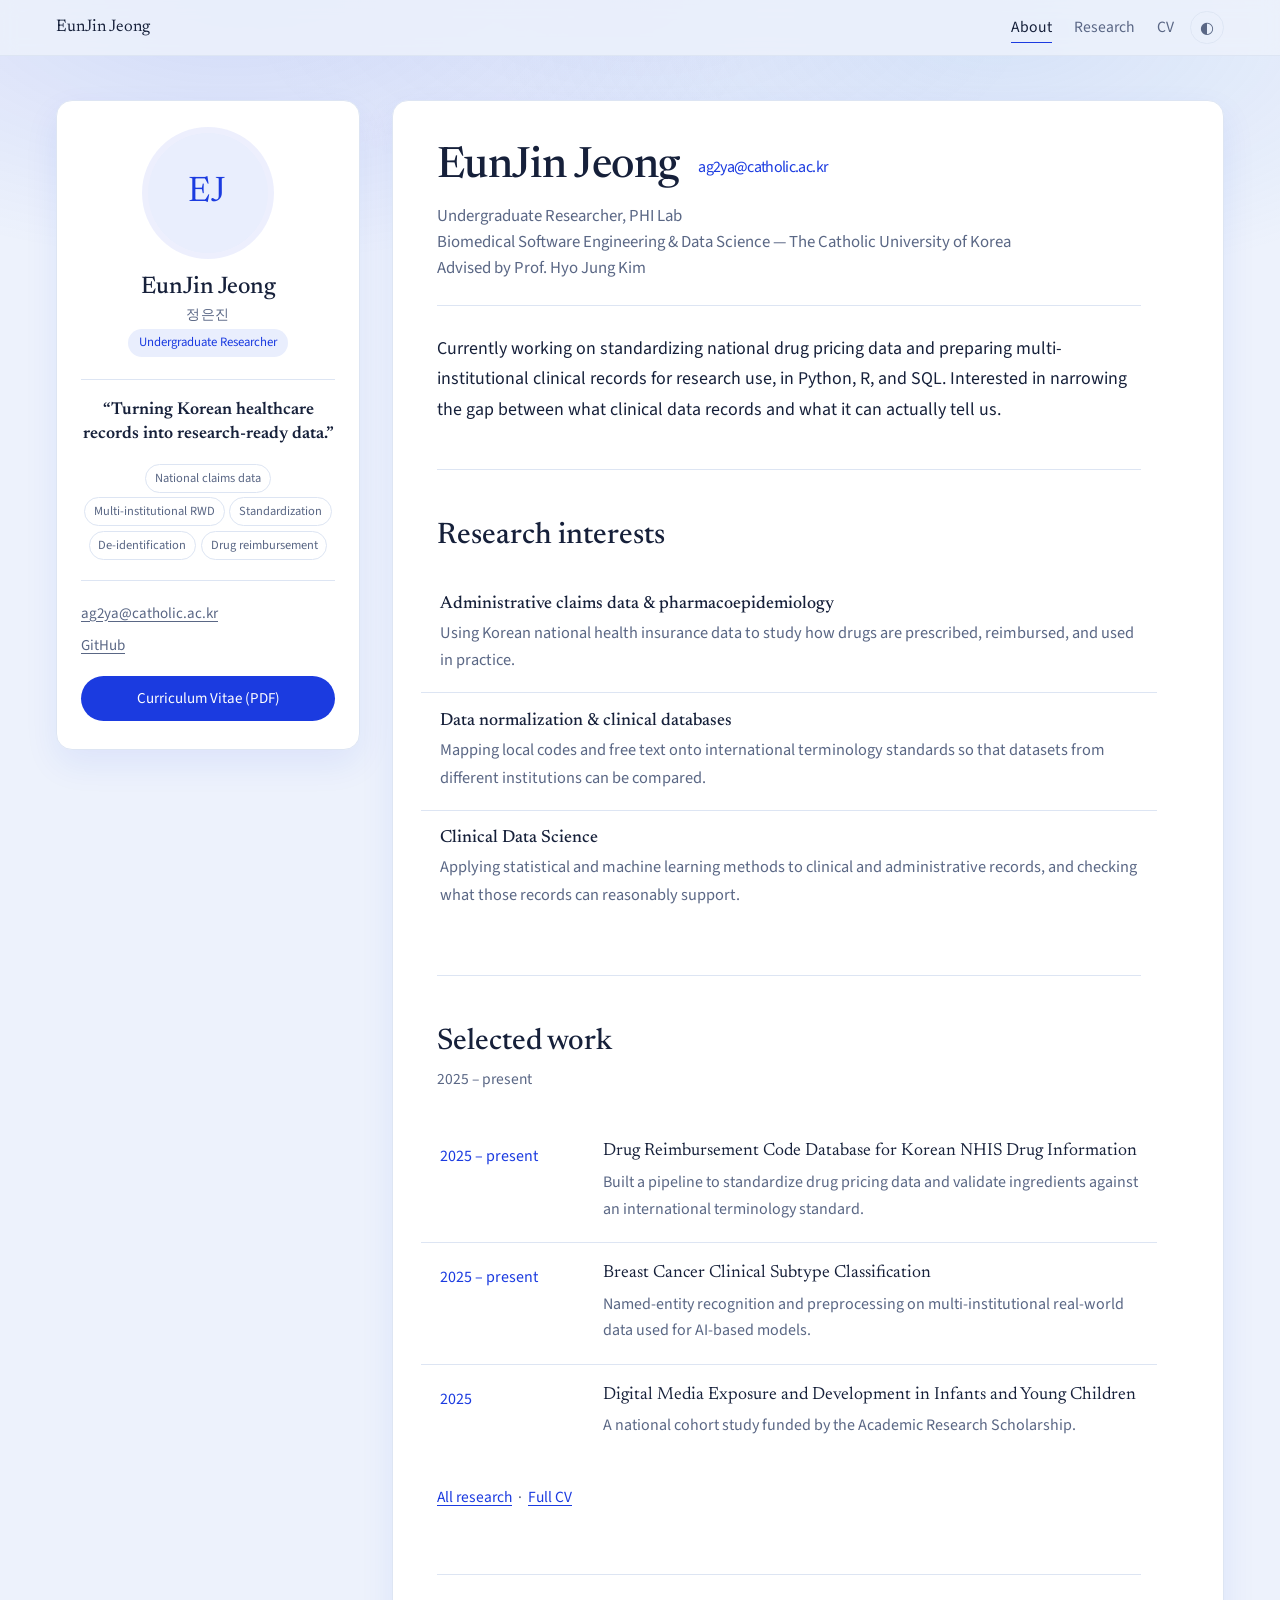
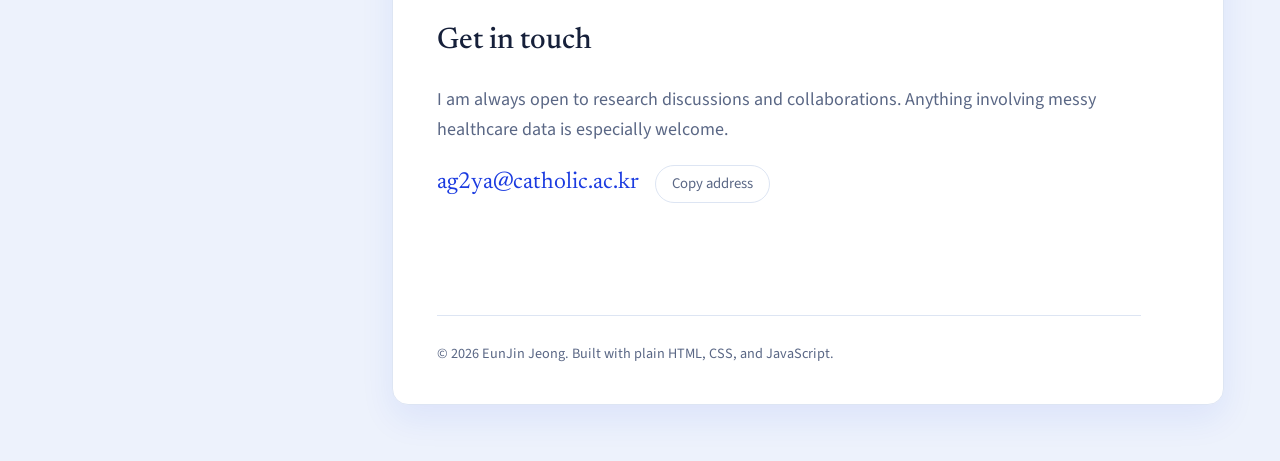
==== commit ca9bda08: "Add files via upload" ====
--- a/index.html
+++ b/index.html
@@ -47,10 +47,10 @@
       <div class="avatar" aria-hidden="true">EJ</div>
 
       <h1 class="sidebar__name">EunJin Jeong<span class="sidebar__hangul">&#51221;&#51008;&#51652;</span></h1>
-      <p class="sidebar__role">Undergraduate Research Assistant</p>
+      <p class="sidebar__role">Undergraduate Researcher</p>
 
       <p class="sidebar__motto">
-        Turning Korean healthcare records into research-ready data.
+        &ldquo;Turning Korean healthcare records into research-ready data.&rdquo;
       </p>
 
       <ul class="sidebar__keywords">
@@ -82,7 +82,7 @@
         <a class="profile-head__mail" href="mailto:ag2ya@catholic.ac.kr">ag2ya@catholic.ac.kr</a>
       </h2>
       <p class="profile-head__role">
-        Undergraduate Research Assistant, PHI Lab<br>
+        Undergraduate Researcher, PHI Lab<br>
         Biomedical Software Engineering &amp; Data Science &mdash; The Catholic University of Korea<br>
         Advised by Prof. Hyo Jung Kim
       </p>
--- a/style.css
+++ b/style.css
@@ -18,7 +18,7 @@
   --sans:  "Source Sans 3", -apple-system, "Pretendard",
            "Apple SD Gothic Neo", "Malgun Gothic", sans-serif;
 
-  --sidebar-w:   17rem;
+  --sidebar-w:   19rem;
   --content-max: 44rem;
   --masthead-h:  3.5rem;
 }
@@ -152,9 +152,9 @@
 }
 .sidebar__role {
   display: inline-block;
-  color: var(--accent); font-size: .88rem;
+  color: var(--accent); font-size: .8rem;
   background: var(--accent-bg); border-radius: 100px;
-  padding: .2rem .8rem; margin-bottom: 1.4rem;
+  padding: .2rem .7rem; margin-bottom: 1.4rem;
 }
 
 .sidebar__motto {
@@ -163,18 +163,19 @@
   margin: 0 0 1.1rem;
   font-family: var(--serif);
   font-size: 1.08rem;
+  font-weight: 600;
   line-height: 1.4;
   color: var(--ink);
 }
 
 .sidebar__keywords {
-  display: flex; flex-wrap: wrap; gap: .35rem;
+  display: flex; flex-wrap: wrap; gap: .3rem;
   justify-content: center;
 }
 .sidebar__keywords li {
-  font-size: .82rem; color: var(--muted);
+  font-size: .78rem; color: var(--muted);
   border: 1px solid var(--rule); border-radius: 100px;
-  padding: .18rem .6rem;
+  padding: .18rem .55rem;
   transition: color .15s ease, border-color .15s ease;
 }
 .sidebar__keywords li:hover { color: var(--accent); border-color: var(--accent); }
@@ -280,7 +281,7 @@
   transition: background .18s ease, box-shadow .18s ease;
 }
 .worklist li:first-child .work { border-top: 0; }
-.work__date { color: var(--accent); font-size: .91rem; padding-top: .15rem; }
+.work__date { color: var(--accent); font-size: 1rem; padding-top: .15rem; }
 .work__body { display: block; }
 .work__title {
   display: block; font-family: var(--serif); font-size: 1.1rem;
@@ -337,13 +338,13 @@
 
 .tags { display: flex; flex-wrap: wrap; gap: .4rem; }
 .tags li {
-  font-size: .84rem; color: var(--muted);
-  border: 1px solid var(--rule); border-radius: 100px; padding: .15rem .65rem;
+  font-size: .94rem; color: var(--muted);
+  border: 1px solid var(--rule); border-radius: 100px; padding: .22rem .75rem;
 }
 
 /* ---------- timeline ---------- */
 .tl {
-  display: grid; grid-template-columns: 10.5rem minmax(0, 1fr); gap: 1.2rem;
+  display: grid; grid-template-columns: 9rem minmax(0, 1fr); gap: 1.1rem;
   padding: 1.3rem 1rem 1.3rem 1.2rem;
   margin: 0 -1rem;
   border-top: 1px solid var(--rule);
@@ -355,9 +356,9 @@
   background: var(--accent-bg);
   box-shadow: inset 3px 0 0 0 var(--accent);
 }
-.tl__date { color: var(--accent); font-size: .92rem; margin: .2rem 0 0; }
-.tl__title { font-size: 1.11rem; margin-bottom: .35rem; }
-.tl__body p { color: var(--muted); font-size: 1.02rem; margin: 0 0 .35rem; }
+.tl__date { color: var(--accent); font-size: 1rem; margin: .2rem 0 0; }
+.tl__title { font-size: 1.14rem; margin-bottom: .35rem; }
+.tl__body p { color: var(--muted); font-size: 1.06rem; margin: 0 0 .35rem; }
 .tl__body p:last-child { margin-bottom: 0; }
 
 /* ---------- cards ---------- */
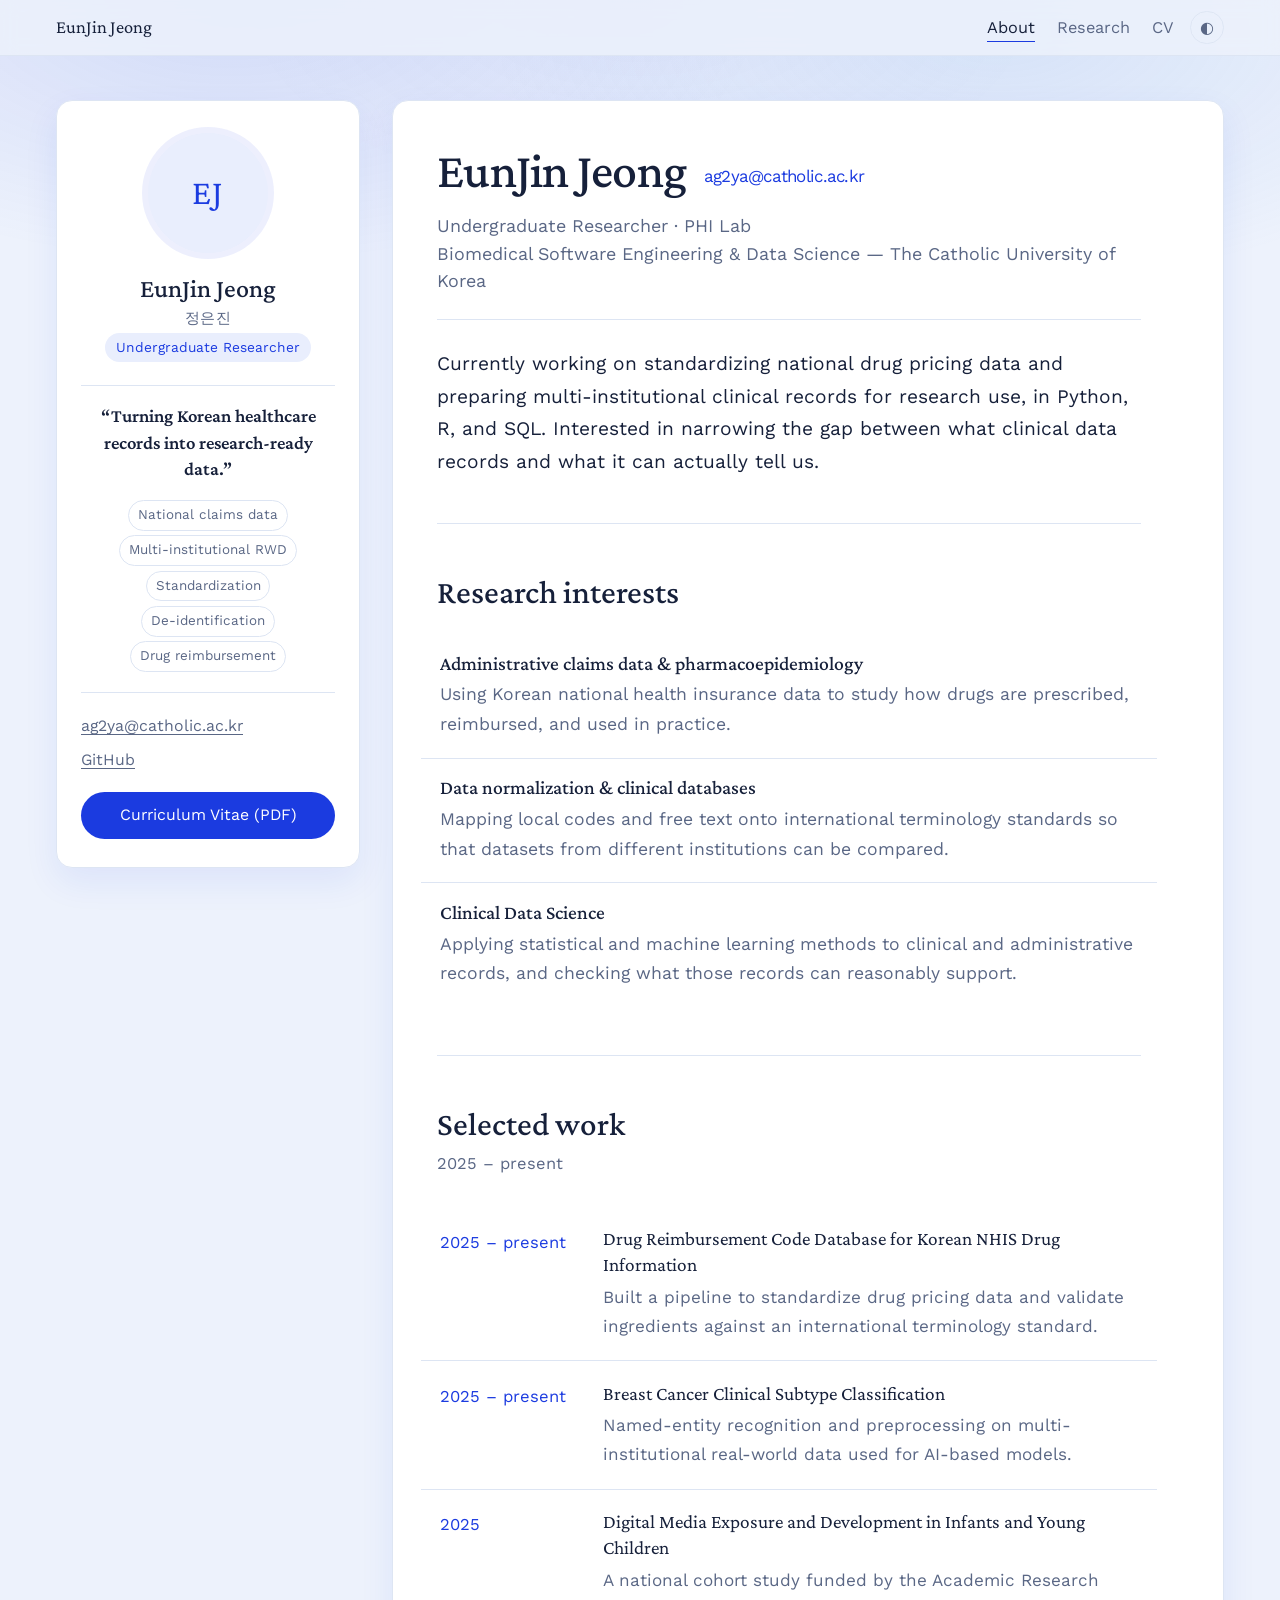
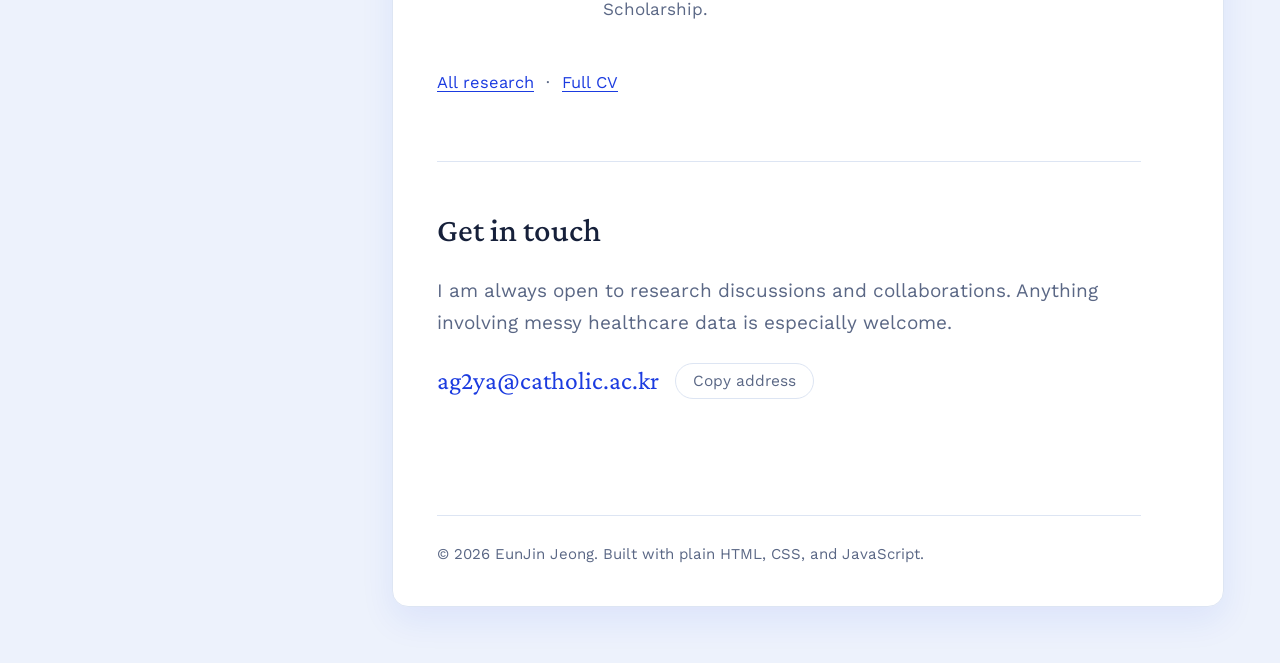
==== commit dc0fae28: "Add files via upload" ====
--- a/index.html
+++ b/index.html
@@ -82,9 +82,8 @@
         <a class="profile-head__mail" href="mailto:ag2ya@catholic.ac.kr">ag2ya@catholic.ac.kr</a>
       </h2>
       <p class="profile-head__role">
-        Undergraduate Researcher, PHI Lab<br>
-        Biomedical Software Engineering &amp; Data Science &mdash; The Catholic University of Korea<br>
-        Advised by Prof. Hyo Jung Kim
+        Undergraduate Researcher &middot; PHI Lab<br>
+        Biomedical Software Engineering &amp; Data Science &mdash; The Catholic University of Korea
       </p>
     </header>
 
--- a/style.css
+++ b/style.css
@@ -1,3 +1,6 @@
+/* Crimson Pro + Work Sans, 글씨 크기 전체 확대판 — 고전적인 논문 느낌. 제목이 가장 우아함 */
+@import url("https://fonts.googleapis.com/css2?family=Crimson+Pro:wght@400;500;600&family=Work+Sans:wght@400;500;600&display=swap");
+
 /* =========================================================
    EunJin Jeong — personal homepage
    Structure : academicpages (masthead nav + author sidebar + content)
@@ -14,9 +17,8 @@
   --accent-bg: #E9EEFD;
   --shadow:    0 14px 34px rgba(27, 59, 224, .08);
 
-  --serif: "Newsreader", Georgia, "Noto Serif KR", serif;
-  --sans:  "Source Sans 3", -apple-system, "Pretendard",
-           "Apple SD Gothic Neo", "Malgun Gothic", sans-serif;
+  --serif: "Crimson Pro", Georgia, "Noto Serif KR", serif;
+  --sans:  "Work Sans", -apple-system, "Pretendard", "Apple SD Gothic Neo", "Malgun Gothic", sans-serif;
 
   --sidebar-w:   19rem;
   --content-max: 44rem;
@@ -42,8 +44,8 @@
   background: var(--soft);
   color: var(--ink);
   font-family: var(--sans);
-  font-size: 1.125rem;
-  line-height: 1.68;
+  font-size: 1.1875rem;
+  line-height: 1.7;
   -webkit-font-smoothing: antialiased;
 }
 
@@ -89,11 +91,11 @@
   max-width: 76rem; height: 100%; margin: 0 auto; padding: 0 1.5rem;
   display: flex; align-items: center; gap: 1rem;
 }
-.masthead__name { font-family: var(--serif); font-size: 1.05rem; margin-right: auto; }
+.masthead__name { font-family: var(--serif); font-size: 1.15rem; margin-right: auto; }
 
 .nav ul { display: flex; gap: 1.4rem; }
 .nav a {
-  font-size: .98rem; color: var(--muted);
+  font-size: 1.02rem; color: var(--muted);
   padding: .2rem 0; border-bottom: 1px solid transparent;
   transition: color .15s ease, border-color .15s ease;
 }
@@ -145,14 +147,14 @@
   /* 사진 사용 시: background-image:url("images/profile.jpg"); color:transparent; */
 }
 
-.sidebar__name { font-size: 1.5rem; margin-bottom: .15rem; }
+.sidebar__name { font-size: 1.62rem; margin-bottom: .15rem; }
 .sidebar__hangul {
   display: block; font-family: var(--sans); font-size: .9rem; font-weight: 400;
-  color: var(--muted); letter-spacing: .04em; margin-top: .25rem;
+  color: var(--muted); letter-spacing: .04em; margin-top: .25rem; font-size: .96rem;
 }
 .sidebar__role {
   display: inline-block;
-  color: var(--accent); font-size: .8rem;
+  color: var(--accent); font-size: .86rem;
   background: var(--accent-bg); border-radius: 100px;
   padding: .2rem .7rem; margin-bottom: 1.4rem;
 }
@@ -162,9 +164,9 @@
   padding-top: 1.1rem;
   margin: 0 0 1.1rem;
   font-family: var(--serif);
-  font-size: 1.08rem;
+  font-size: 1.16rem;
   font-weight: 600;
-  line-height: 1.4;
+  line-height: 1.42;
   color: var(--ink);
 }
 
@@ -173,7 +175,7 @@
   justify-content: center;
 }
 .sidebar__keywords li {
-  font-size: .78rem; color: var(--muted);
+  font-size: .84rem; color: var(--muted);
   border: 1px solid var(--rule); border-radius: 100px;
   padding: .18rem .55rem;
   transition: color .15s ease, border-color .15s ease;
@@ -183,7 +185,7 @@
 .sidebar__meta { border-top: 1px solid var(--rule); text-align: left; }
 .sidebar__meta li {
   padding: .7rem 0; border-bottom: 1px solid var(--rule);
-  font-size: .94rem; line-height: 1.45;
+  font-size: .99rem; line-height: 1.45;
 }
 .sidebar__meta .k {
   display: block; color: var(--muted); font-size: .76rem; margin-bottom: .1rem;
@@ -192,7 +194,7 @@
 .sidebar__links {
   margin-top: 1.25rem; padding-top: 1.25rem;
   border-top: 1px solid var(--rule);
-  font-size: .94rem; text-align: left;
+  font-size: .99rem; text-align: left;
 }
 .sidebar__links li { margin-bottom: .45rem; }
 .sidebar__links a { color: var(--muted); }
@@ -203,8 +205,8 @@
 .sidebar__links li:last-child a {
   display: block; text-align: center; text-decoration: none;
   background: var(--accent); color: #fff;
-  border-radius: 100px; padding: .62rem 1rem;
-  font-size: .94rem;
+  border-radius: 100px; padding: .64rem 1rem;
+  font-size: .99rem;
   transition: filter .15s ease;
 }
 .sidebar__links li:last-child a:hover { filter: brightness(1.12); color: #fff; }
@@ -220,8 +222,8 @@
 
 /* ---------- page header ---------- */
 .page-head { max-width: var(--content-max); padding-bottom: 2.25rem; }
-.page-head__title { font-size: 1.85rem; letter-spacing: -.01em; margin-bottom: .8rem; }
-.page-head__lede { color: var(--muted); font-size: 1.06rem; max-width: 38rem; margin: 0; }
+.page-head__title { font-size: 2.05rem; letter-spacing: -.01em; margin-bottom: .8rem; }
+.page-head__lede { color: var(--muted); font-size: 1.12rem; max-width: 38rem; margin: 0; }
 
 /* ---------- name header (front page) ---------- */
 .profile-head {
@@ -231,25 +233,25 @@
   border-bottom: 1px solid var(--rule);
 }
 .profile-head__name {
-  font-size: clamp(2rem, 4.2vw, 2.7rem);
+  font-size: clamp(2.25rem, 4.8vw, 3.1rem);
   letter-spacing: -.015em;
-  margin-bottom: .6rem;
+  margin-bottom: .65rem;
 }
 .profile-head__mail {
   display: inline-block;
-  font-family: var(--sans); font-size: 1rem; font-weight: 400;
+  font-family: var(--sans); font-size: 1.06rem; font-weight: 400;
   color: var(--accent);
   margin-left: .6rem; vertical-align: .32em;
   text-decoration: none;
 }
 .profile-head__mail:hover { text-decoration: underline; text-underline-offset: 3px; }
 .profile-head__role {
-  color: var(--muted); font-size: 1.05rem; line-height: 1.55; margin: 0;
+  color: var(--muted); font-size: 1.12rem; line-height: 1.55; margin: 0;
 }
 
 /* ---------- intro (front page) ---------- */
 .intro { max-width: var(--content-max); padding-bottom: 2.75rem; }
-.intro__lede { font-size: 1.12rem; margin: 0; }
+.intro__lede { font-size: 1.2rem; margin: 0; }
 .intro__body { color: var(--muted); margin: 0; }
 
 /* ---------- research interests ---------- */
@@ -262,8 +264,8 @@
   transition: background .18s ease, box-shadow .18s ease;
 }
 .topic:first-child { border-top: 0; }
-.topic__name { font-size: 1.1rem; margin-bottom: .3rem; }
-.topic__note { color: var(--muted); font-size: 1.02rem; margin: 0; }
+.topic__name { font-size: 1.22rem; margin-bottom: .3rem; }
+.topic__note { color: var(--muted); font-size: 1.1rem; margin: 0; }
 
 .topic:hover {
   background: var(--accent-bg);
@@ -281,13 +283,13 @@
   transition: background .18s ease, box-shadow .18s ease;
 }
 .worklist li:first-child .work { border-top: 0; }
-.work__date { color: var(--accent); font-size: 1rem; padding-top: .15rem; }
+.work__date { color: var(--accent); font-size: 1.04rem; padding-top: .15rem; }
 .work__body { display: block; }
 .work__title {
-  display: block; font-family: var(--serif); font-size: 1.1rem;
+  display: block; font-family: var(--serif); font-size: 1.2rem;
   line-height: 1.35; margin-bottom: .3rem;
 }
-.work__note { display: block; color: var(--muted); font-size: 1rem; }
+.work__note { display: block; color: var(--muted); font-size: 1.07rem; }
 
 .work:hover, .work:focus-visible {
   background: var(--accent-bg);
@@ -295,15 +297,15 @@
 }
 .work:hover .work__title { color: var(--accent); }
 
-.more { margin-top: 1.6rem; color: var(--muted); font-size: .97rem; }
+.more { margin-top: 1.6rem; color: var(--muted); font-size: 1.03rem; }
 .more a { color: var(--accent); text-decoration: underline; text-underline-offset: 3px; }
 
 /* ---------- sections ---------- */
 .section { max-width: var(--content-max); padding: 3rem 0; border-top: 1px solid var(--rule); }
 .section:first-of-type { border-top: 0; }
 .section__num { font-family: var(--serif); font-size: .95rem; color: var(--accent); margin-bottom: .35rem; }
-.section__title { font-size: 1.85rem; margin-bottom: .4rem; }
-.section__sub { color: var(--muted); font-size: .97rem; margin-bottom: 1.8rem; }
+.section__title { font-size: 2.05rem; margin-bottom: .4rem; }
+.section__sub { color: var(--muted); font-size: 1.03rem; margin-bottom: 1.8rem; }
 .section__title + .prose,
 .section__title + .entries,
 .section__title + .timeline { margin-top: 1.6rem; }
@@ -331,14 +333,14 @@
   background: var(--accent-bg);
   box-shadow: inset 3px 0 0 0 var(--accent);
 }
-.entry__title { font-size: 1.17rem; line-height: 1.35; margin-bottom: .45rem; }
-.entry__meta  { color: var(--accent); font-size: .92rem; margin-bottom: .4rem; }
-.entry__body  { color: var(--muted); font-size: 1.04rem; margin-bottom: .8rem; }
+.entry__title { font-size: 1.28rem; line-height: 1.35; margin-bottom: .45rem; }
+.entry__meta  { color: var(--accent); font-size: .98rem; margin-bottom: .4rem; }
+.entry__body  { color: var(--muted); font-size: 1.11rem; margin-bottom: .8rem; }
 .entry__body:last-child { margin-bottom: 0; }
 
 .tags { display: flex; flex-wrap: wrap; gap: .4rem; }
 .tags li {
-  font-size: .94rem; color: var(--muted);
+  font-size: 1rem; color: var(--muted);
   border: 1px solid var(--rule); border-radius: 100px; padding: .22rem .75rem;
 }
 
@@ -356,9 +358,9 @@
   background: var(--accent-bg);
   box-shadow: inset 3px 0 0 0 var(--accent);
 }
-.tl__date { color: var(--accent); font-size: 1rem; margin: .2rem 0 0; }
-.tl__title { font-size: 1.14rem; margin-bottom: .35rem; }
-.tl__body p { color: var(--muted); font-size: 1.06rem; margin: 0 0 .35rem; }
+.tl__date { color: var(--accent); font-size: 1.04rem; margin: .2rem 0 0; }
+.tl__title { font-size: 1.24rem; margin-bottom: .35rem; }
+.tl__body p { color: var(--muted); font-size: 1.12rem; margin: 0 0 .35rem; }
 .tl__body p:last-child { margin-bottom: 0; }
 
 /* ---------- cards ---------- */
@@ -369,25 +371,25 @@
   max-width: var(--content-max);
 }
 .card { background: var(--paper); padding: 1.4rem; }
-.card__title { font-size: 1.05rem; margin-bottom: .7rem; }
-.plain li { color: var(--muted); font-size: .99rem; padding: .2rem 0; }
+.card__title { font-size: 1.12rem; margin-bottom: .7rem; }
+.plain li { color: var(--muted); font-size: 1.05rem; padding: .2rem 0; }
 
 /* ---------- contact ---------- */
 .contact { display: flex; flex-wrap: wrap; align-items: center; gap: 1rem; margin-top: 1.2rem; }
-.contact__mail { font-family: var(--serif); font-size: 1.45rem; color: var(--accent); }
+.contact__mail { font-family: var(--serif); font-size: 1.6rem; color: var(--accent); }
 .contact__mail:hover { text-decoration: underline; text-underline-offset: 4px; }
 .btn {
-  font-family: inherit; font-size: .92rem; padding: .48rem 1rem;
+  font-family: inherit; font-size: .97rem; padding: .5rem 1.05rem;
   background: none; color: var(--muted);
   border: 1px solid var(--rule); border-radius: 100px; cursor: pointer;
   transition: color .15s ease, border-color .15s ease;
 }
 .btn:hover { color: var(--ink); border-color: var(--ink); }
-.note { color: var(--muted); font-size: .92rem; margin-top: .9rem; min-height: 1.2em; }
+.note { color: var(--muted); font-size: .97rem; margin-top: .9rem; min-height: 1.2em; }
 
 .footer {
   border-top: 1px solid var(--rule); margin-top: 1rem;
-  padding: 1.6rem 0 1.4rem; color: var(--muted); font-size: .89rem;
+  padding: 1.6rem 0 1.4rem; color: var(--muted); font-size: .94rem;
   max-width: var(--content-max);
 }
 .footer p { margin: 0; }
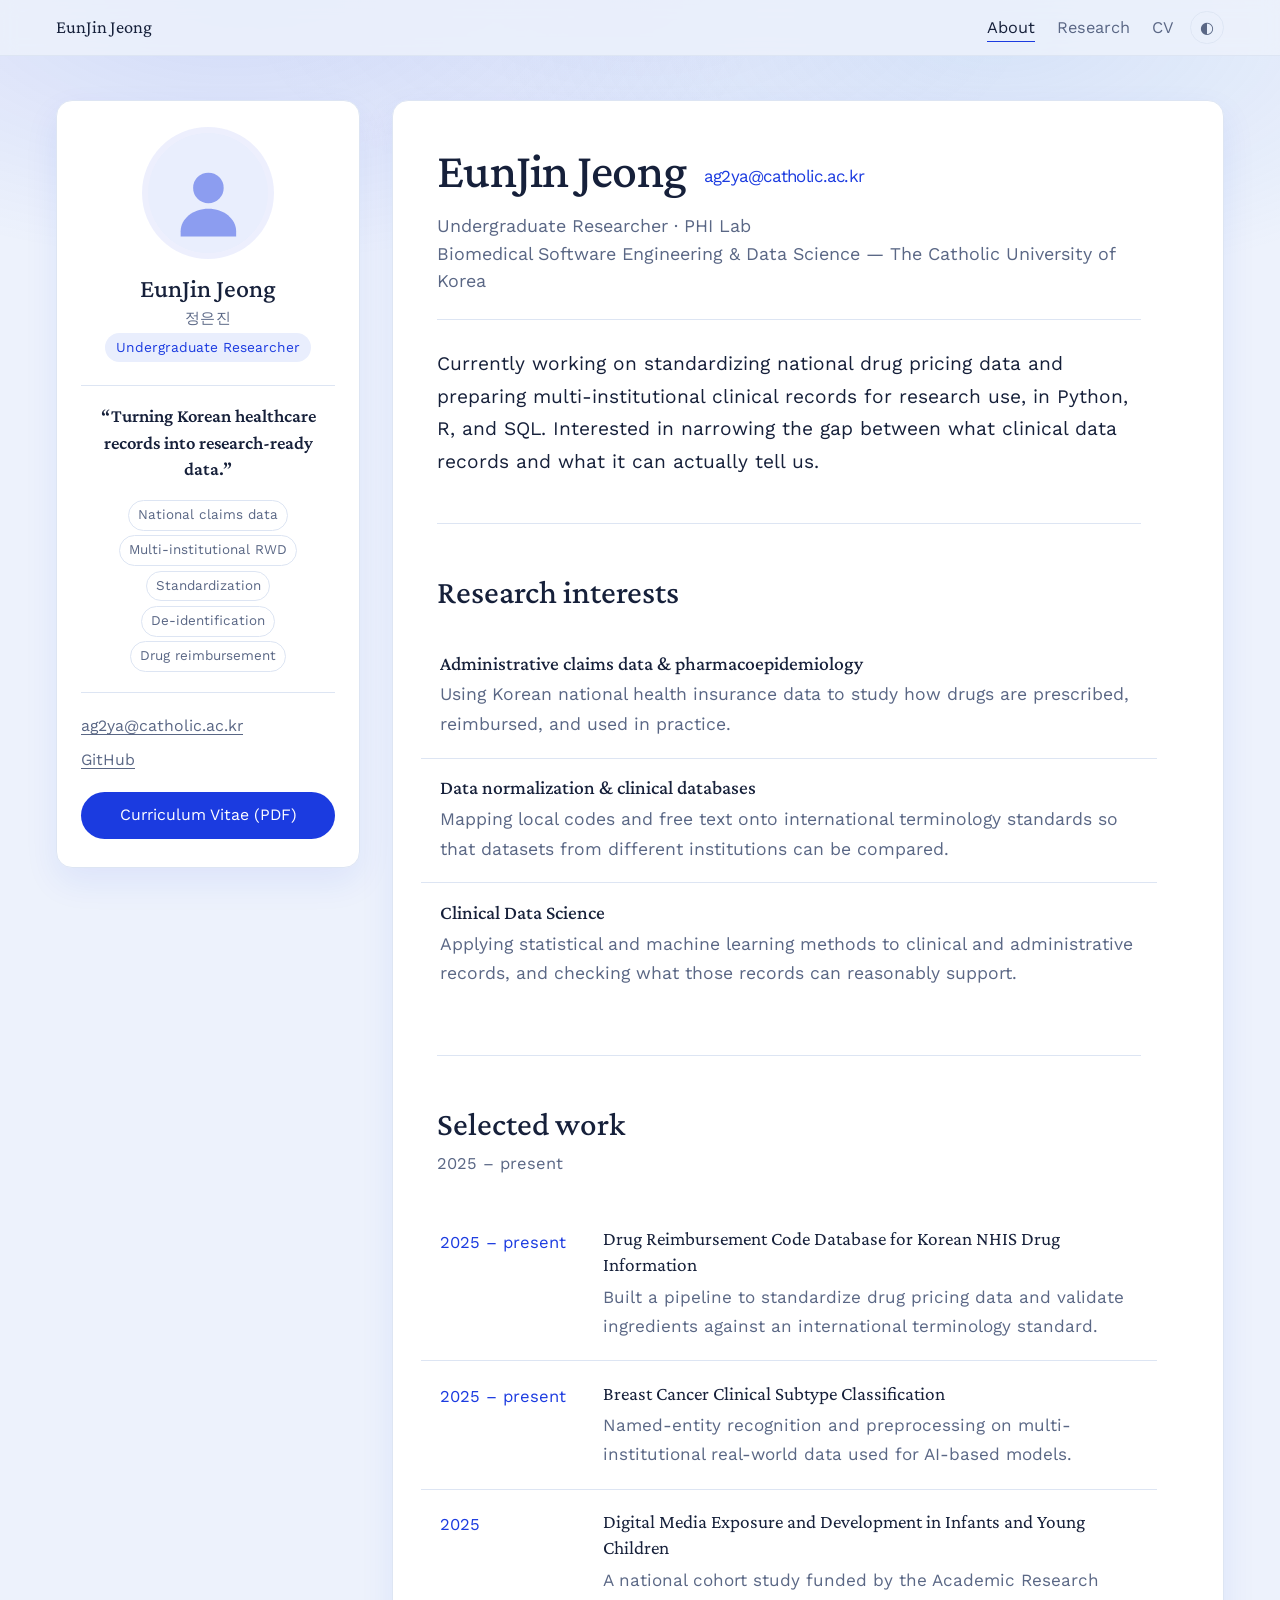
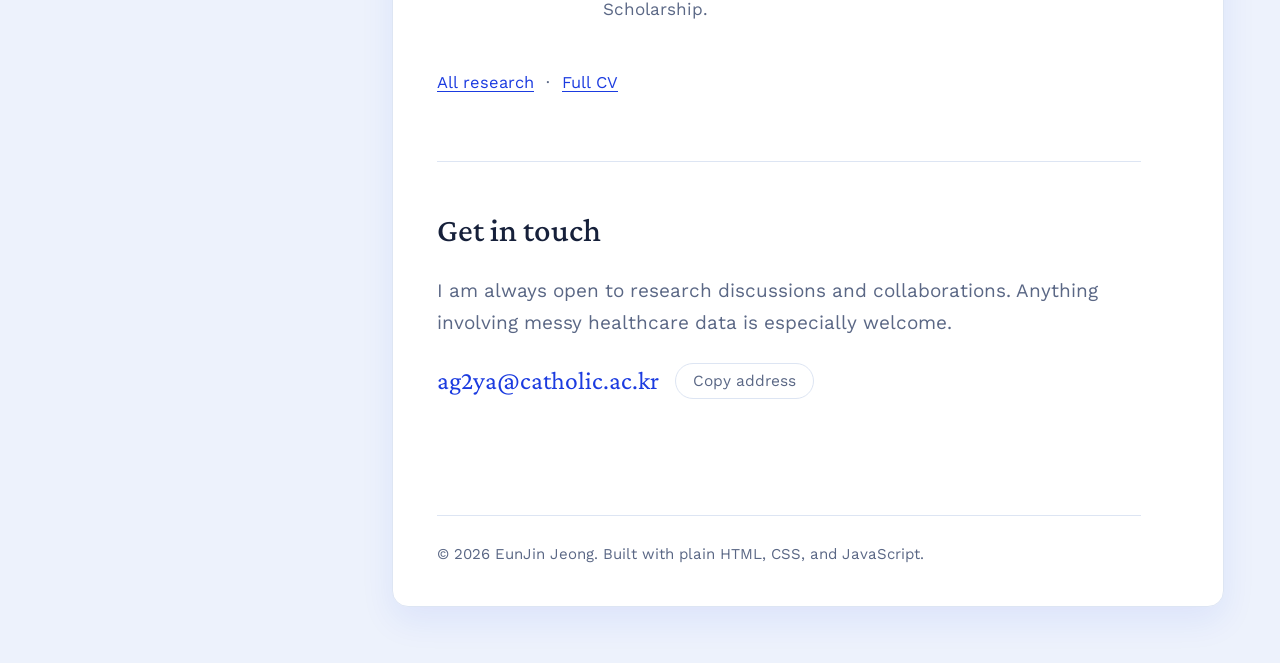
==== commit 74696c4e: "Add files via upload" ====
--- a/index.html
+++ b/index.html
@@ -44,7 +44,12 @@
   <aside class="sidebar">
     <div class="sidebar__sticky">
       <!-- images/profile.jpg 를 넣고 style.css 의 .avatar 주석을 해제하세요 -->
-      <div class="avatar" aria-hidden="true">EJ</div>
+      <div class="avatar" aria-hidden="true">
+        <svg viewBox="0 0 64 64" xmlns="http://www.w3.org/2000/svg">
+          <circle cx="32" cy="23" r="11"/>
+          <path d="M32 38c-11 0-20 7.2-20 16.2V58h40v-3.8C52 45.2 43 38 32 38z"/>
+        </svg>
+      </div>
 
       <h1 class="sidebar__name">EunJin Jeong<span class="sidebar__hangul">&#51221;&#51008;&#51652;</span></h1>
       <p class="sidebar__role">Undergraduate Researcher</p>
--- a/style.css
+++ b/style.css
@@ -141,10 +141,18 @@
   background: var(--accent-bg) center/cover no-repeat;
   color: var(--accent);
   display: grid; place-items: center;
-  font-family: var(--serif); font-size: 2.2rem; letter-spacing: .04em;
+  overflow: hidden;
   margin: 0 auto 1.25rem;
   box-shadow: 0 0 0 6px color-mix(in srgb, var(--accent) 8%, transparent);
-  /* 사진 사용 시: background-image:url("images/profile.jpg"); color:transparent; */
+  /* 사진을 쓰려면 아래 두 줄의 주석을 풀고, HTML의 <svg>...</svg> 를 지우세요.
+     background-image: url("images/profile.jpg");
+     color: transparent; */
+}
+.avatar svg {
+  width: 74%; height: 74%;
+  margin-top: 12%;              /* 어깨가 원 아래에 닿도록 */
+  fill: currentColor;
+  opacity: .45;
 }
 
 .sidebar__name { font-size: 1.62rem; margin-bottom: .15rem; }
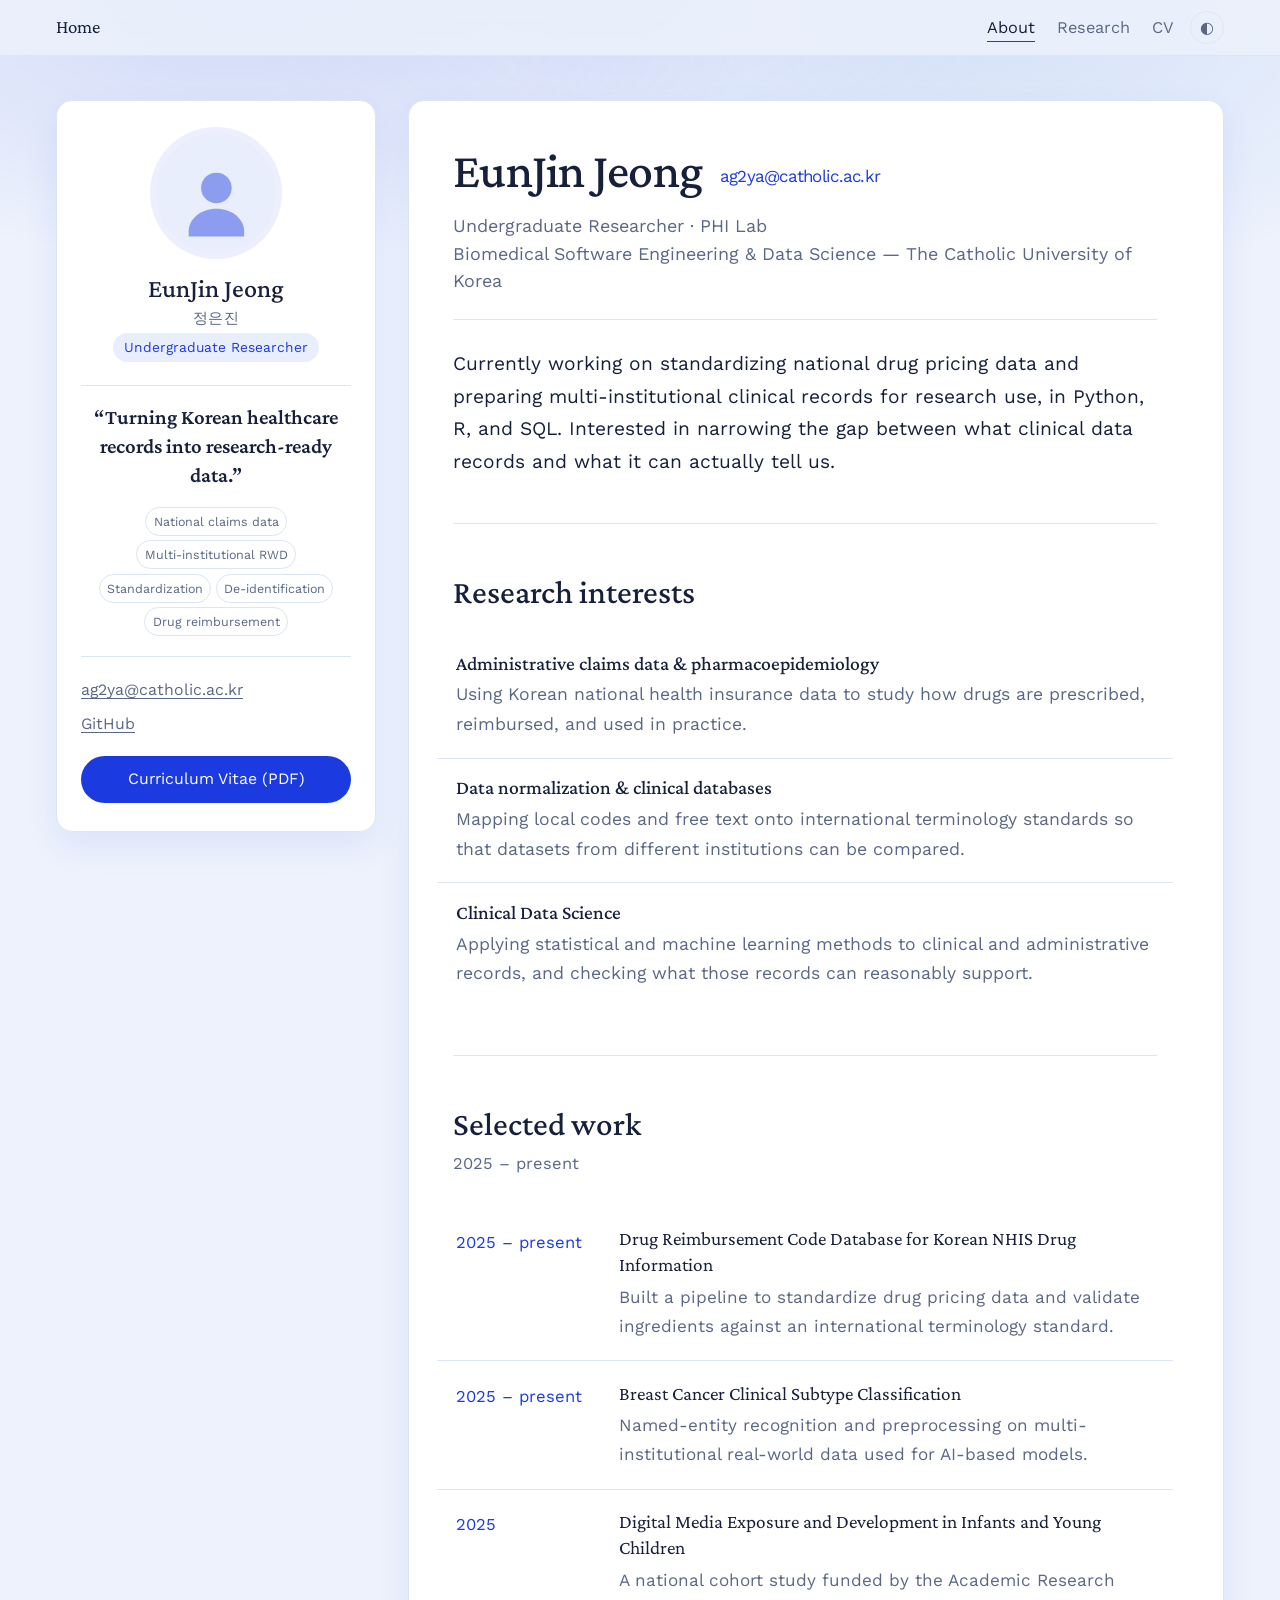
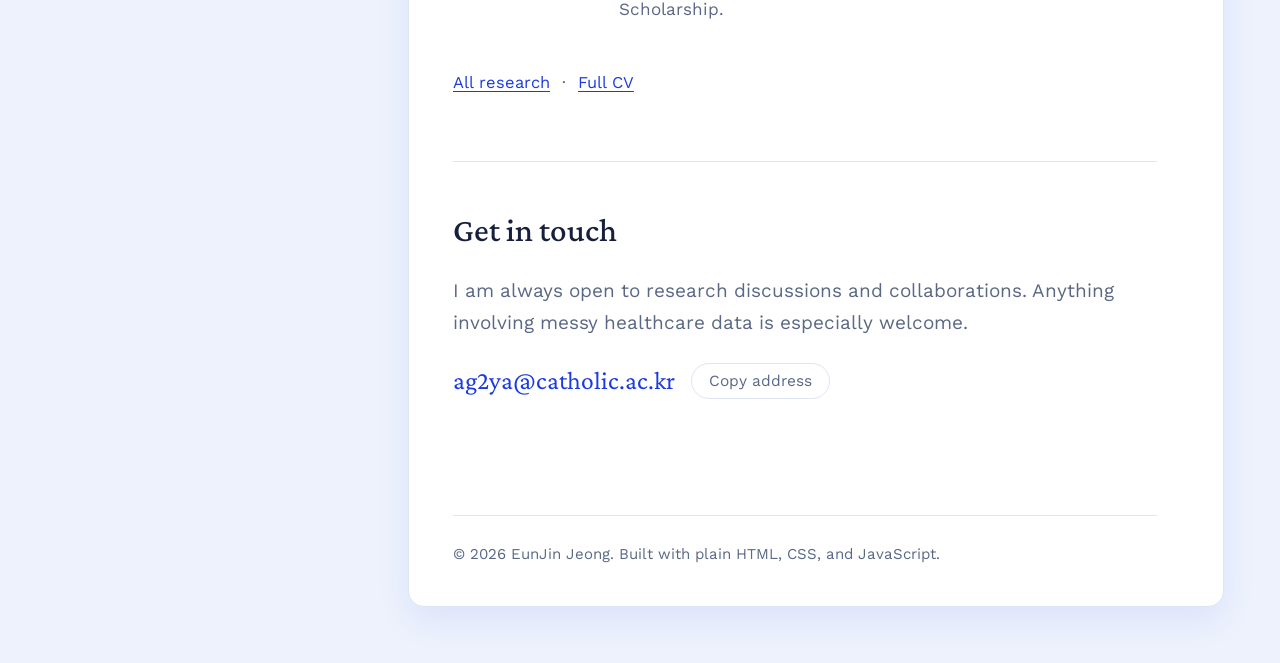
==== commit 46e2a42c: "Add files via upload" ====
--- a/index.html
+++ b/index.html
@@ -16,7 +16,7 @@
 
 <header class="masthead">
   <div class="masthead__inner">
-    <a class="masthead__name" href="index.html">EunJin Jeong</a>
+    <a class="masthead__name" href="index.html">Home</a>
 
     <nav class="nav" id="nav" aria-label="Site">
       <ul>
--- a/style.css
+++ b/style.css
@@ -20,7 +20,7 @@
   --serif: "Crimson Pro", Georgia, "Noto Serif KR", serif;
   --sans:  "Work Sans", -apple-system, "Pretendard", "Apple SD Gothic Neo", "Malgun Gothic", sans-serif;
 
-  --sidebar-w:   19rem;
+  --sidebar-w:   20rem;
   --content-max: 44rem;
   --masthead-h:  3.5rem;
 }
@@ -91,7 +91,10 @@
   max-width: 76rem; height: 100%; margin: 0 auto; padding: 0 1.5rem;
   display: flex; align-items: center; gap: 1rem;
 }
-.masthead__name { font-family: var(--serif); font-size: 1.15rem; margin-right: auto; }
+.masthead__name {
+  font-family: var(--serif); font-size: 1.18rem;
+  margin-right: auto;
+}
 
 .nav ul { display: flex; gap: 1.4rem; }
 .nav a {
@@ -172,20 +175,20 @@
   padding-top: 1.1rem;
   margin: 0 0 1.1rem;
   font-family: var(--serif);
-  font-size: 1.16rem;
+  font-size: 1.3rem;
   font-weight: 600;
-  line-height: 1.42;
+  line-height: 1.38;
   color: var(--ink);
 }
 
 .sidebar__keywords {
-  display: flex; flex-wrap: wrap; gap: .3rem;
+  display: flex; flex-wrap: wrap; gap: .28rem;
   justify-content: center;
 }
 .sidebar__keywords li {
-  font-size: .84rem; color: var(--muted);
+  font-size: .78rem; color: var(--muted);
   border: 1px solid var(--rule); border-radius: 100px;
-  padding: .18rem .55rem;
+  padding: .18rem .45rem;
   transition: color .15s ease, border-color .15s ease;
 }
 .sidebar__keywords li:hover { color: var(--accent); border-color: var(--accent); }
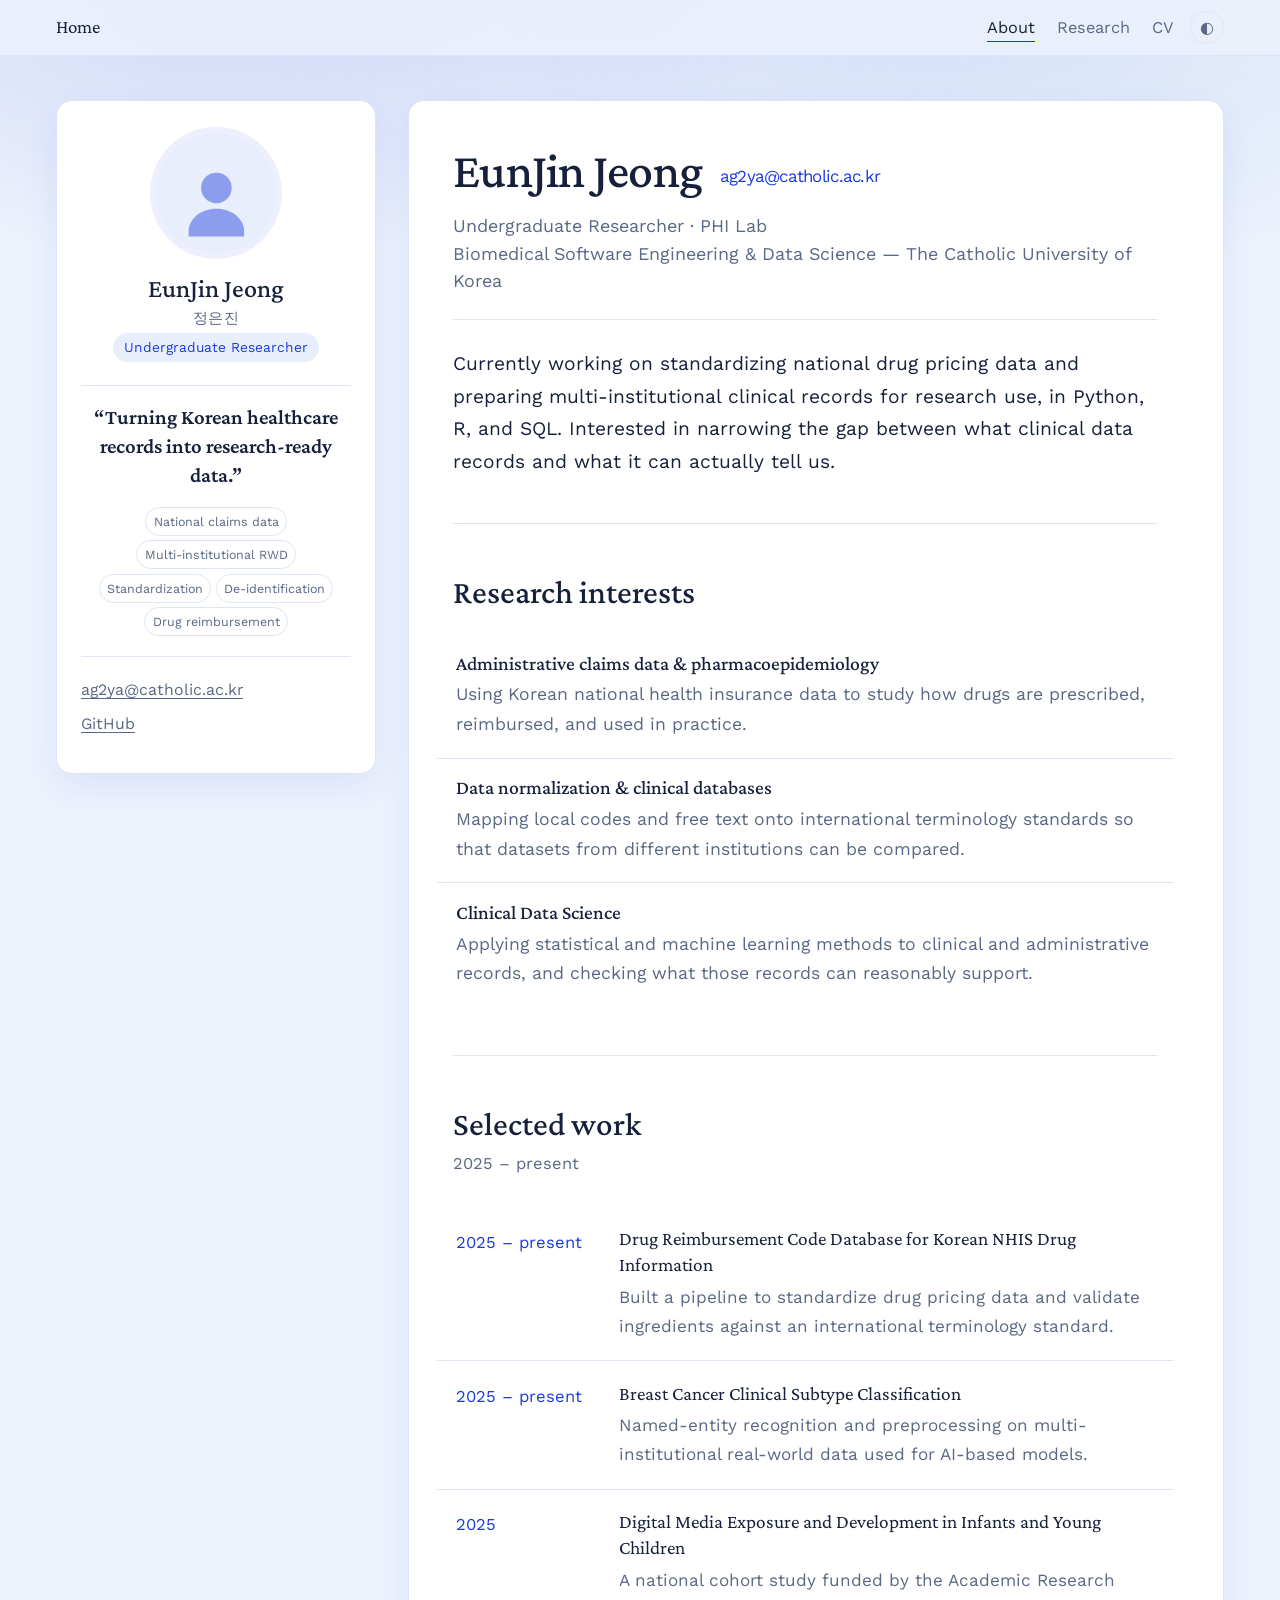
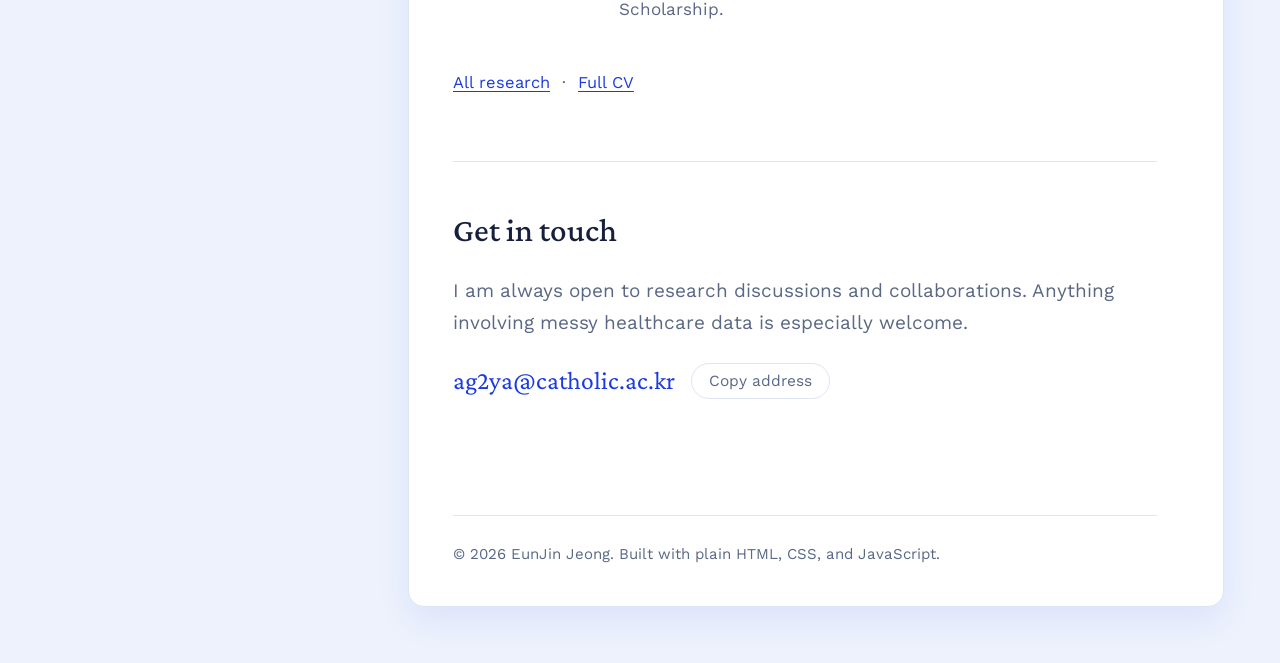
==== commit 202a6ad9: "Add files via upload" ====
--- a/index.html
+++ b/index.html
@@ -74,7 +74,6 @@
         <li><a href="https://scholar.google.com/citations?user=ID">Google Scholar</a></li>
         <li><a href="https://orcid.org/0000-0000-0000-0000">ORCID</a></li>
         -->
-        <li><a href="files/CV_Eun_Jin_Jeong.pdf">Curriculum Vitae (PDF)</a></li>
       </ul>
     </div>
   </aside>
--- a/style.css
+++ b/style.css
@@ -211,16 +211,6 @@
 .sidebar__links a { color: var(--muted); }
 .sidebar__links a:hover { color: var(--accent); }
 
-/* 마지막 링크(CV PDF)는 버튼처럼 */
-.sidebar__links li:last-child { margin: 1.1rem 0 0; }
-.sidebar__links li:last-child a {
-  display: block; text-align: center; text-decoration: none;
-  background: var(--accent); color: #fff;
-  border-radius: 100px; padding: .64rem 1rem;
-  font-size: .99rem;
-  transition: filter .15s ease;
-}
-.sidebar__links li:last-child a:hover { filter: brightness(1.12); color: #fff; }
 
 /* ---------- content card ---------- */
 .main {
